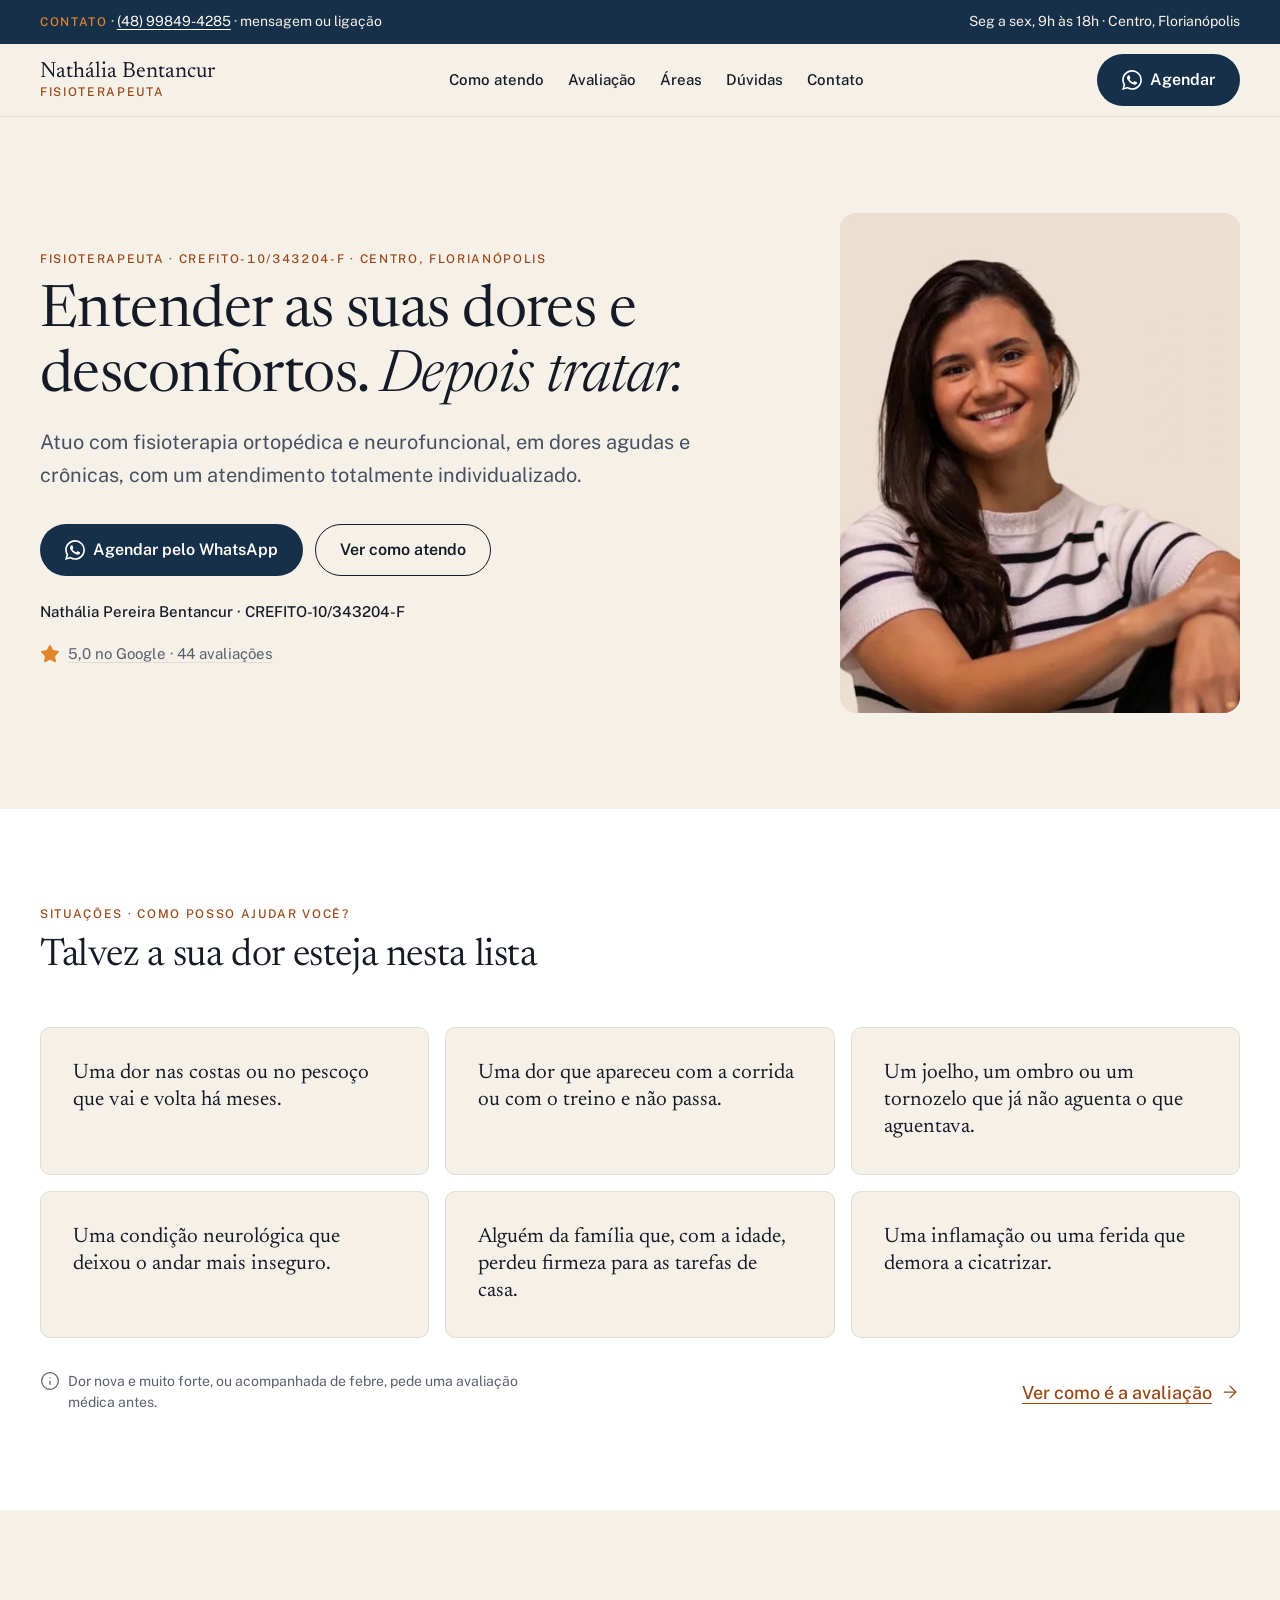
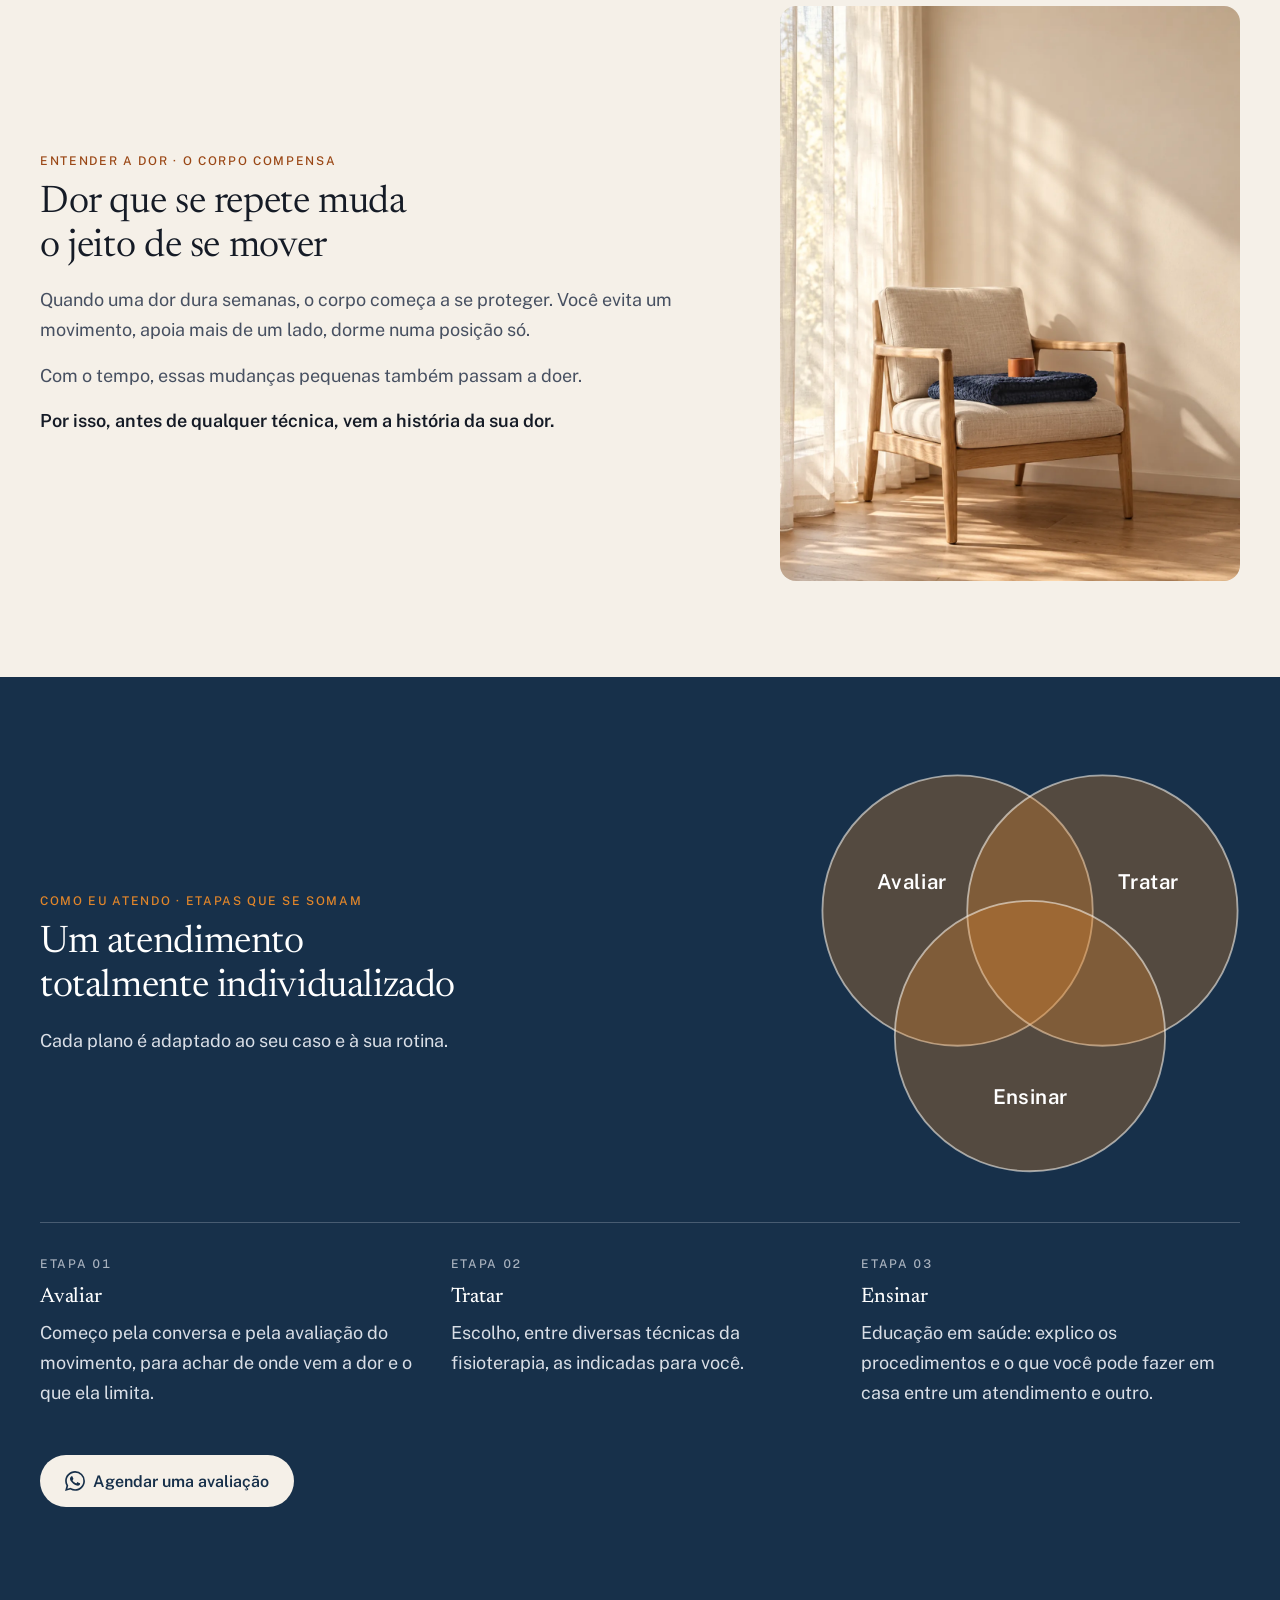
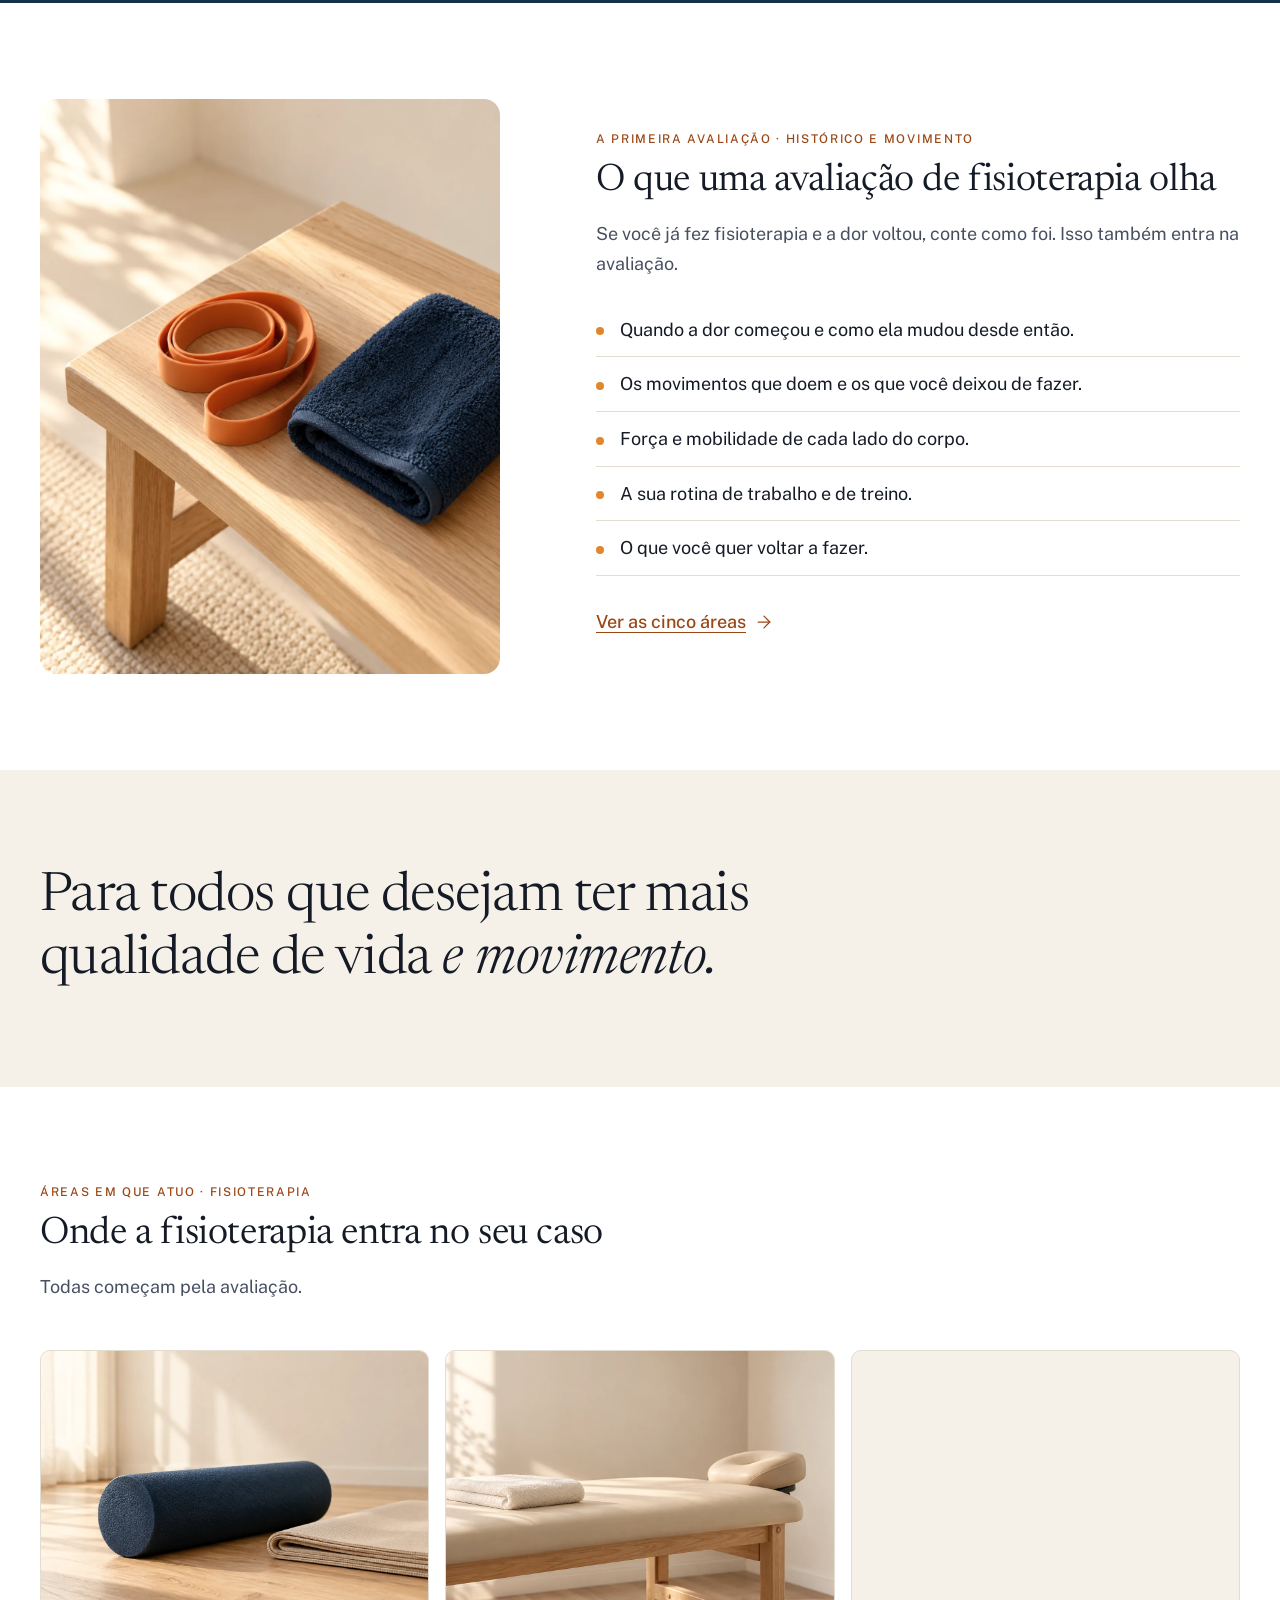
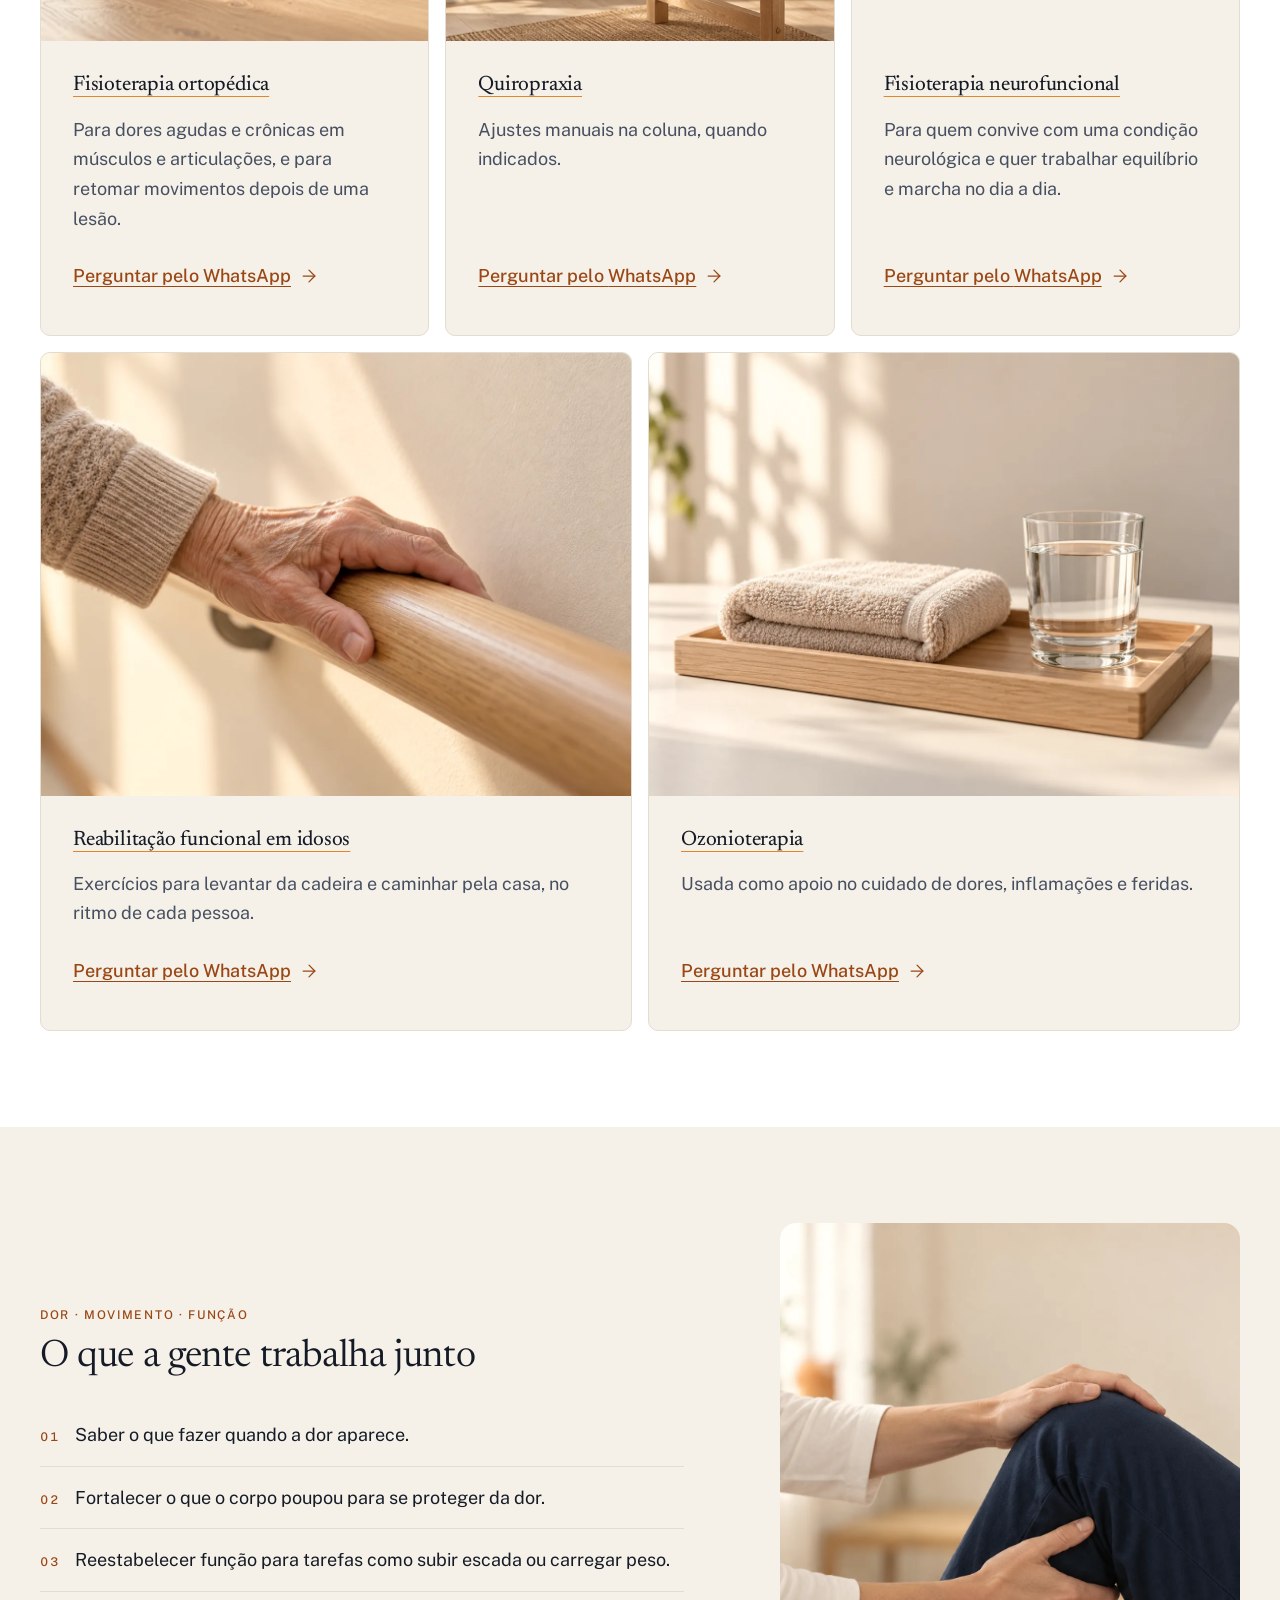
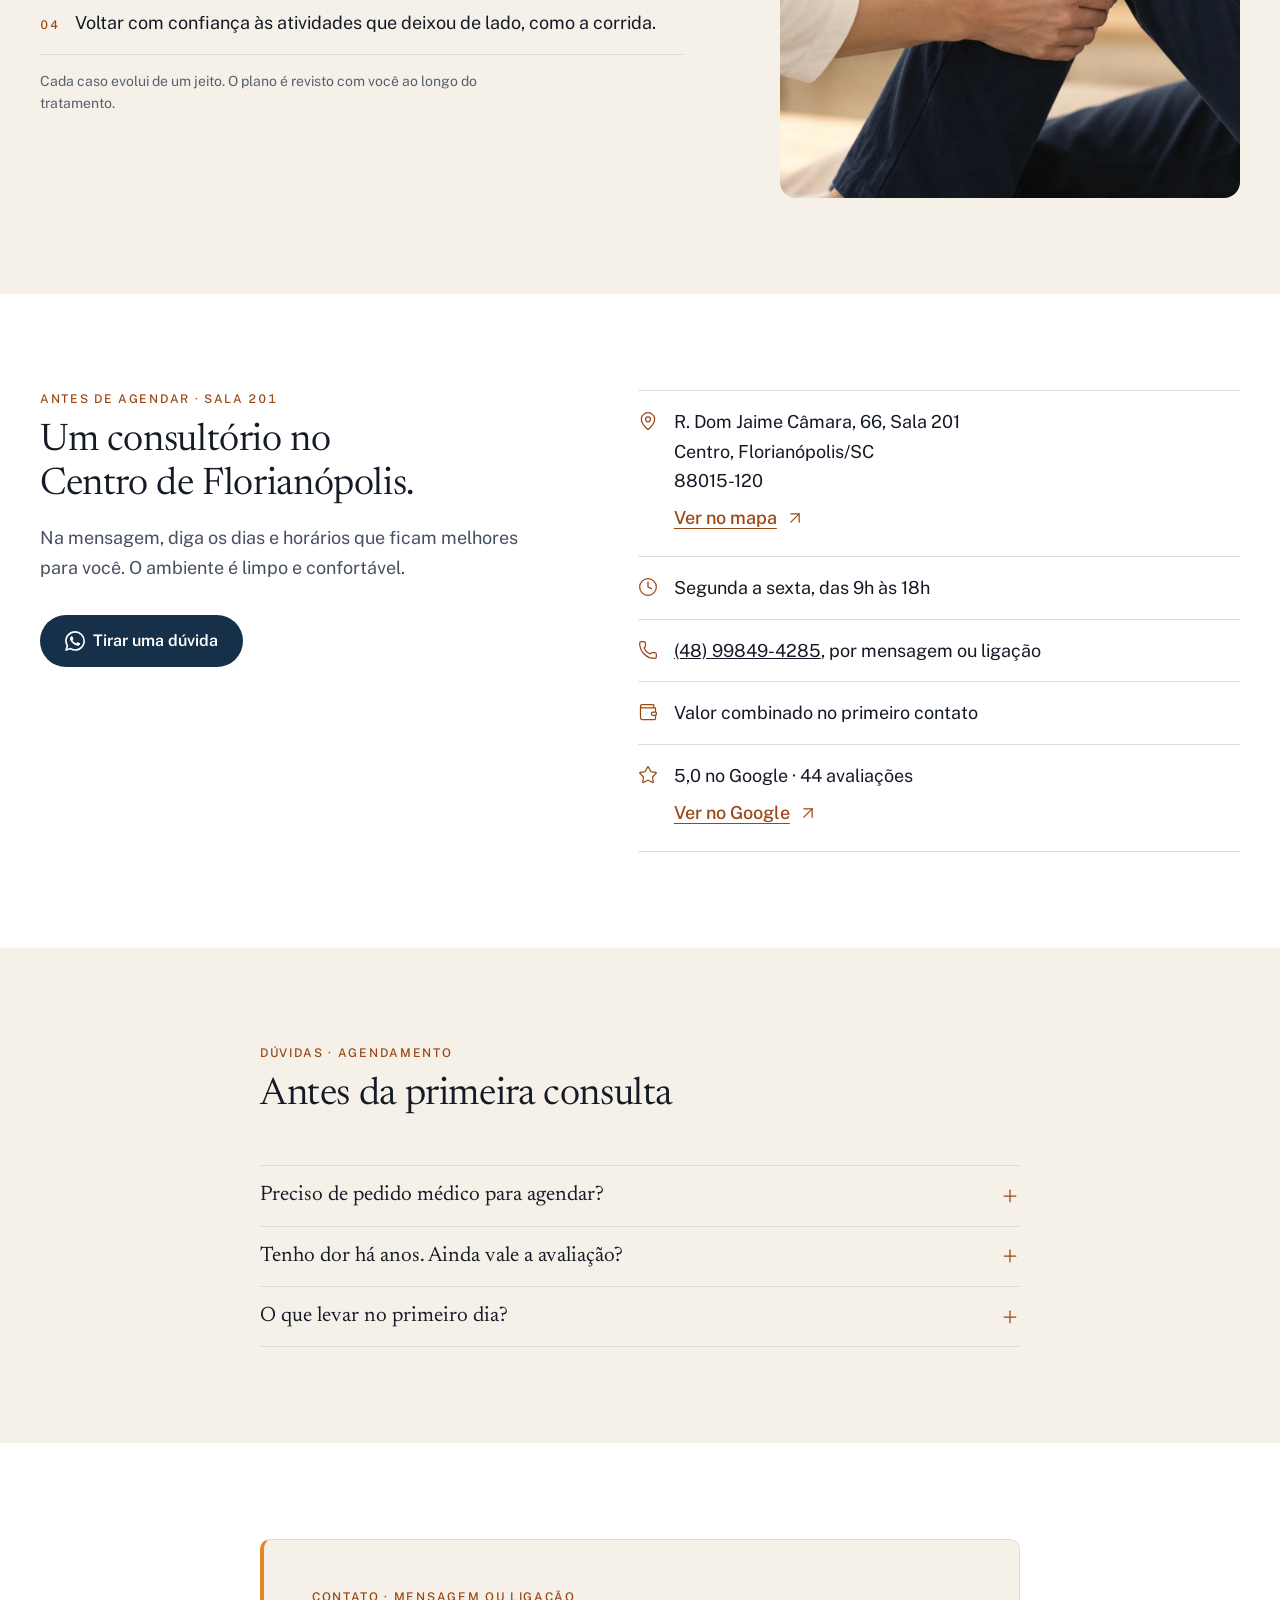
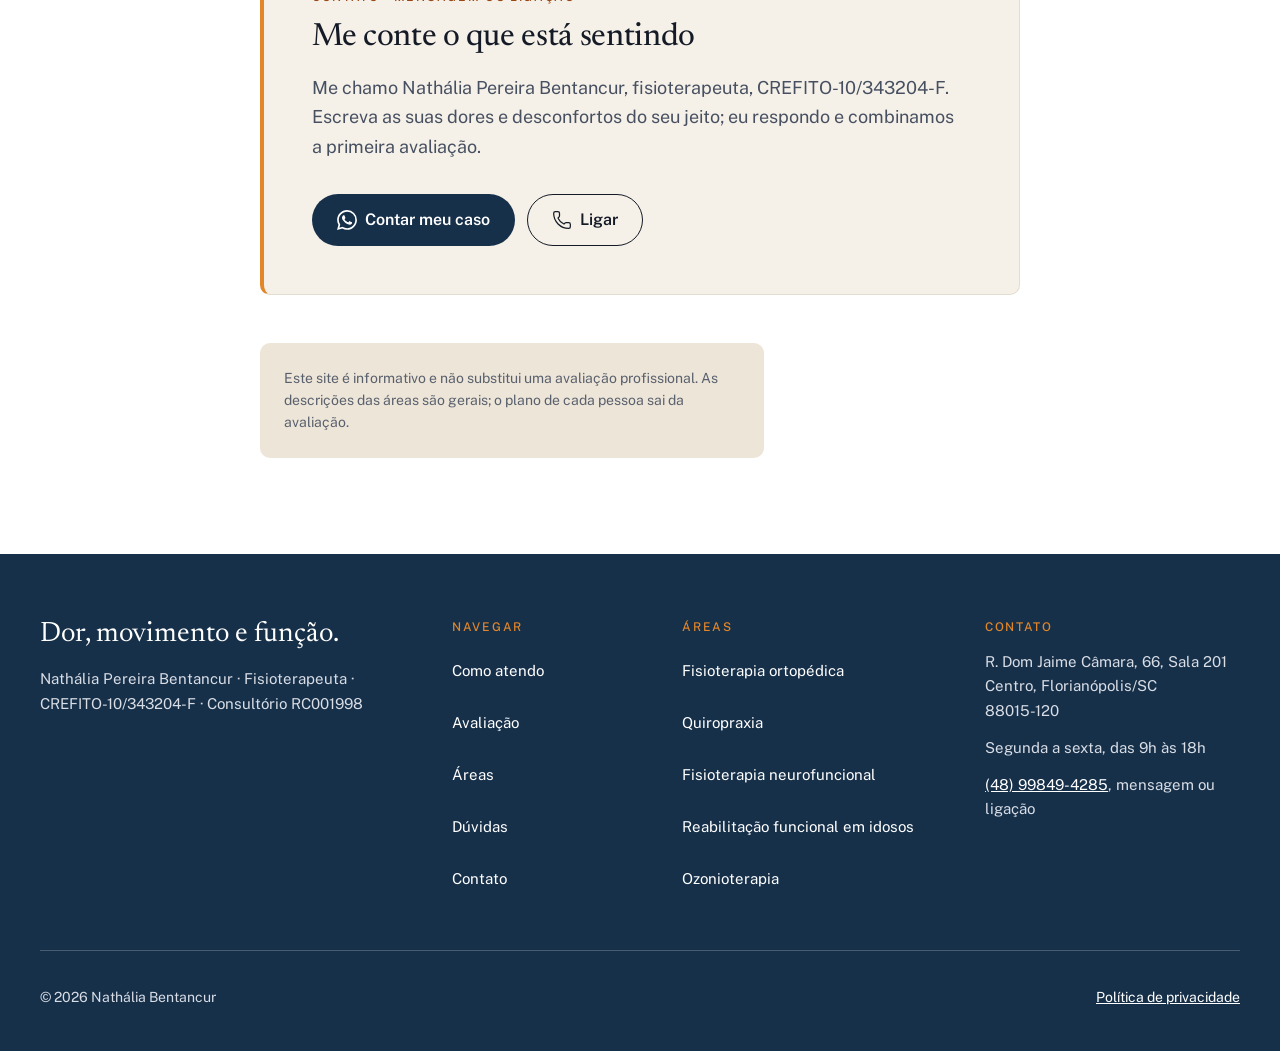
==== index.html @ e5d57529 "Publicação inicial Co-Authored-By: Claude Sonnet 5.5 <noreply@anthropic.com>" ====
<!DOCTYPE html>
<html lang="pt-BR">
<head>
<meta charset="UTF-8">
<meta name="viewport" content="width=device-width, initial-scale=1">
<!-- PRÉ-VENDA: não remover até o Armin fechar a venda -->
<meta name="robots" content="noindex, nofollow">
<title>Fisioterapeuta no Centro, Florianópolis | Nathália Bentancur</title>
<meta name="description" content="Fisioterapeuta no Centro de Florianópolis. Atendimento individualizado para dores agudas e crônicas, fisioterapia ortopédica, neurofuncional e idosos.">
<meta property="og:title" content="Fisioterapeuta no Centro, Florianópolis | Nathália Bentancur">
<meta property="og:description" content="Fisioterapeuta no Centro de Florianópolis. Atendimento individualizado para dores agudas e crônicas, fisioterapia ortopédica, neurofuncional e idosos.">
<meta property="og:type" content="website">
<meta property="og:locale" content="pt_BR">
<meta property="og:image" content="assets/img/og.jpg">
<meta name="theme-color" content="#17304A">
<link rel="icon" href="data:image/svg+xml,%3Csvg xmlns='http://www.w3.org/2000/svg' viewBox='0 0 64 64'%3E%3Crect width='64' height='64' rx='32' fill='%2317304A'/%3E%3Ctext x='32' y='41' text-anchor='middle' font-family='Georgia,serif' font-size='26' fill='%23F5F0E8'%3ENB%3C/text%3E%3C/svg%3E">
<link rel="preconnect" href="https://fonts.googleapis.com">
<link rel="preconnect" href="https://fonts.gstatic.com" crossorigin>
<link href="https://fonts.googleapis.com/css2?family=Newsreader:ital,opsz,wght@0,6..72,300..500;1,6..72,300..500&family=Public+Sans:wght@400;500;600&display=swap" rel="stylesheet">
<link rel="stylesheet" href="assets/css/base.css">
<link rel="stylesheet" href="assets/css/style.css">
<script type="application/ld+json">{"@context": "https://schema.org", "@graph": [{"@type": "Person", "@id": "#pessoa", "name": "Nathália Pereira Bentancur", "jobTitle": "Fisioterapeuta", "identifier": "CREFITO-10/343204-F", "worksFor": {"@id": "#consultorio"}}, {"@type": "Physiotherapy", "@id": "#consultorio", "name": "Nathália Bentancur Fisioterapeuta", "telephone": "+55 48 99849-4285", "image": "assets/img/og.jpg", "address": {"@type": "PostalAddress", "streetAddress": "R. Dom Jaime Câmara, 66, Sala 201", "addressLocality": "Florianópolis", "addressRegion": "SC", "postalCode": "88015-120", "addressCountry": "BR"}, "openingHours": "Mo-Fr 09:00-18:00", "employee": {"@id": "#pessoa"}}]}</script>
</head>
<body>
<a class="pular-conteudo" href="#conteudo">Pular para o conteúdo</a>
<div class="barra">
  <div class="container barra__in">
    <p class="barra__contato"><span class="barra__rotulo">Contato</span>&nbsp;· <a href="tel:+5548998494285">(48) 99849-4285</a><span class="barra__extra">&nbsp;· mensagem ou ligação</span></p>
    <p class="barra__local">Seg a sex, 9h às 18h&nbsp;· Centro, Florianópolis</p>
  </div>
</div>
<header class="cabecalho" data-header>
  <div class="container cabecalho__in">
    <a class="marca" href="index.html#inicio" aria-label="Nathália Bentancur, fisioterapeuta, início">
      <span class="marca__nome">Nathália Bentancur</span>
      <span class="marca__prof">Fisioterapeuta</span>
    </a>
    <nav class="nav" aria-label="Principal"><ul role="list"><li><a href="#como-atendo">Como atendo</a></li><li><a href="#avaliacao">Avaliação</a></li><li><a href="#areas">Áreas</a></li><li><a href="#duvidas">Dúvidas</a></li><li><a href="#contato">Contato</a></li></ul></nav>
    <a class="botao botao--primario cabecalho__cta" href="https://wa.me/5548998494285?text=Ol%C3%A1%2C%20Nath%C3%A1lia%21%20Vi%20o%20seu%20site%20e%20gostaria%20de%20agendar%20uma%20avalia%C3%A7%C3%A3o."><svg class="icone icone--marca" width="24" height="24" fill="currentColor" aria-hidden="true" focusable="false" role="img" viewBox="0 0 24 24" xmlns="http://www.w3.org/2000/svg"><path d="M17.472 14.382c-.297-.149-1.758-.867-2.03-.967-.273-.099-.471-.148-.67.15-.197.297-.767.966-.94 1.164-.173.199-.347.223-.644.075-.297-.15-1.255-.463-2.39-1.475-.883-.788-1.48-1.761-1.653-2.059-.173-.297-.018-.458.13-.606.134-.133.298-.347.446-.52.149-.174.198-.298.298-.497.099-.198.05-.371-.025-.52-.075-.149-.669-1.612-.916-2.207-.242-.579-.487-.5-.669-.51-.173-.008-.371-.01-.57-.01-.198 0-.52.074-.792.372-.272.297-1.04 1.016-1.04 2.479 0 1.462 1.065 2.875 1.213 3.074.149.198 2.096 3.2 5.077 4.487.709.306 1.262.489 1.694.625.712.227 1.36.195 1.871.118.571-.085 1.758-.719 2.006-1.413.248-.694.248-1.289.173-1.413-.074-.124-.272-.198-.57-.347m-5.421 7.403h-.004a9.87 9.87 0 01-5.031-1.378l-.361-.214-3.741.982.998-3.648-.235-.374a9.86 9.86 0 01-1.51-5.26c.001-5.45 4.436-9.884 9.888-9.884 2.64 0 5.122 1.03 6.988 2.898a9.825 9.825 0 012.893 6.994c-.003 5.45-4.437 9.884-9.885 9.884m8.413-18.297A11.815 11.815 0 0012.05 0C5.495 0 .16 5.335.157 11.892c0 2.096.547 4.142 1.588 5.945L.057 24l6.305-1.654a11.882 11.882 0 005.683 1.448h.005c6.554 0 11.89-5.335 11.893-11.893a11.821 11.821 0 00-3.48-8.413Z"/></svg><span>Agendar</span></a>
    <button class="botao botao--contorno cabecalho__menu" type="button" data-abrir-menu aria-expanded="false" aria-controls="menu-celular">Menu</button>
  </div>
</header>
<nav class="menu-celular" id="menu-celular" aria-hidden="true" aria-label="Menu" data-lenis-prevent>
  <div class="container menu-celular__in">
    <div class="menu-celular__topo">
      <span class="marca__nome">Nathália Bentancur</span>
      <button class="botao botao--contorno" type="button" data-fechar-menu>Fechar</button>
    </div>
    <a class="botao botao--primario menu-celular__cta" href="https://wa.me/5548998494285?text=Ol%C3%A1%2C%20Nath%C3%A1lia%21%20Vi%20o%20seu%20site%20e%20gostaria%20de%20agendar%20uma%20avalia%C3%A7%C3%A3o."><svg class="icone icone--marca" width="24" height="24" fill="currentColor" aria-hidden="true" focusable="false" role="img" viewBox="0 0 24 24" xmlns="http://www.w3.org/2000/svg"><path d="M17.472 14.382c-.297-.149-1.758-.867-2.03-.967-.273-.099-.471-.148-.67.15-.197.297-.767.966-.94 1.164-.173.199-.347.223-.644.075-.297-.15-1.255-.463-2.39-1.475-.883-.788-1.48-1.761-1.653-2.059-.173-.297-.018-.458.13-.606.134-.133.298-.347.446-.52.149-.174.198-.298.298-.497.099-.198.05-.371-.025-.52-.075-.149-.669-1.612-.916-2.207-.242-.579-.487-.5-.669-.51-.173-.008-.371-.01-.57-.01-.198 0-.52.074-.792.372-.272.297-1.04 1.016-1.04 2.479 0 1.462 1.065 2.875 1.213 3.074.149.198 2.096 3.2 5.077 4.487.709.306 1.262.489 1.694.625.712.227 1.36.195 1.871.118.571-.085 1.758-.719 2.006-1.413.248-.694.248-1.289.173-1.413-.074-.124-.272-.198-.57-.347m-5.421 7.403h-.004a9.87 9.87 0 01-5.031-1.378l-.361-.214-3.741.982.998-3.648-.235-.374a9.86 9.86 0 01-1.51-5.26c.001-5.45 4.436-9.884 9.888-9.884 2.64 0 5.122 1.03 6.988 2.898a9.825 9.825 0 012.893 6.994c-.003 5.45-4.437 9.884-9.885 9.884m8.413-18.297A11.815 11.815 0 0012.05 0C5.495 0 .16 5.335.157 11.892c0 2.096.547 4.142 1.588 5.945L.057 24l6.305-1.654a11.882 11.882 0 005.683 1.448h.005c6.554 0 11.89-5.335 11.893-11.893a11.821 11.821 0 00-3.48-8.413Z"/></svg><span>Agendar pelo WhatsApp</span></a>
    <ul role="list" class="menu-celular__links"><li><a href="#como-atendo">Como atendo</a></li><li><a href="#avaliacao">Avaliação</a></li><li><a href="#areas">Áreas</a></li><li><a href="#duvidas">Dúvidas</a></li><li><a href="#contato">Contato</a></li></ul>
    <a class="menu-celular__tel" href="tel:+5548998494285"><svg aria-hidden="true" focusable="false" class="icone icone--phone" xmlns="http://www.w3.org/2000/svg" width="24" height="24" viewBox="0 0 24 24" fill="none" stroke="currentColor" stroke-width="1.5" stroke-linecap="round" stroke-linejoin="round" ><path d="M13.832 16.568a1 1 0 0 0 1.213-.303l.355-.465A2 2 0 0 1 17 15h3a2 2 0 0 1 2 2v3a2 2 0 0 1-2 2A18 18 0 0 1 2 4a2 2 0 0 1 2-2h3a2 2 0 0 1 2 2v3a2 2 0 0 1-.8 1.6l-.468.351a1 1 0 0 0-.292 1.233 14 14 0 0 0 6.392 6.384" /></svg><span>Ligar (48) 99849-4285</span></a>
  </div>
</nav>
<main id="conteudo">

<section class="heroi" id="inicio" data-heroi>
  <div class="container heroi__grade">
    <div class="heroi__texto">
      <p class="rotulo">Fisioterapeuta&nbsp;· <span class="nowrap">CREFITO-10/343204-F</span>&nbsp;· <span class="nowrap">Centro, Florianópolis</span></p>
      <h1>Entender as suas dores e desconfortos. <em>Depois tratar.</em></h1>
      <p class="lead">Atuo com fisioterapia ortopédica e neurofuncional, em dores agudas e crônicas, com um atendimento totalmente individualizado.</p>
      <div class="acoes">
        <a class="botao botao--primario" href="https://wa.me/5548998494285?text=Ol%C3%A1%2C%20Nath%C3%A1lia%21%20Vi%20o%20seu%20site%20e%20gostaria%20de%20agendar%20uma%20avalia%C3%A7%C3%A3o."><svg class="icone icone--marca" width="24" height="24" fill="currentColor" aria-hidden="true" focusable="false" role="img" viewBox="0 0 24 24" xmlns="http://www.w3.org/2000/svg"><path d="M17.472 14.382c-.297-.149-1.758-.867-2.03-.967-.273-.099-.471-.148-.67.15-.197.297-.767.966-.94 1.164-.173.199-.347.223-.644.075-.297-.15-1.255-.463-2.39-1.475-.883-.788-1.48-1.761-1.653-2.059-.173-.297-.018-.458.13-.606.134-.133.298-.347.446-.52.149-.174.198-.298.298-.497.099-.198.05-.371-.025-.52-.075-.149-.669-1.612-.916-2.207-.242-.579-.487-.5-.669-.51-.173-.008-.371-.01-.57-.01-.198 0-.52.074-.792.372-.272.297-1.04 1.016-1.04 2.479 0 1.462 1.065 2.875 1.213 3.074.149.198 2.096 3.2 5.077 4.487.709.306 1.262.489 1.694.625.712.227 1.36.195 1.871.118.571-.085 1.758-.719 2.006-1.413.248-.694.248-1.289.173-1.413-.074-.124-.272-.198-.57-.347m-5.421 7.403h-.004a9.87 9.87 0 01-5.031-1.378l-.361-.214-3.741.982.998-3.648-.235-.374a9.86 9.86 0 01-1.51-5.26c.001-5.45 4.436-9.884 9.888-9.884 2.64 0 5.122 1.03 6.988 2.898a9.825 9.825 0 012.893 6.994c-.003 5.45-4.437 9.884-9.885 9.884m8.413-18.297A11.815 11.815 0 0012.05 0C5.495 0 .16 5.335.157 11.892c0 2.096.547 4.142 1.588 5.945L.057 24l6.305-1.654a11.882 11.882 0 005.683 1.448h.005c6.554 0 11.89-5.335 11.893-11.893a11.821 11.821 0 00-3.48-8.413Z"/></svg><span>Agendar pelo WhatsApp</span></a>
        <a class="botao botao--contorno" href="#como-atendo">Ver como atendo</a>
      </div>
      <p class="heroi__ident"><span class="nowrap">Nathália Pereira Bentancur&nbsp;·</span> <span class="nowrap">CREFITO-10/343204-F</span></p>
      <p class="heroi__prova"><a href="https://www.google.com/maps/place/Nath%C3%A1lia+Bentancur+Fisioterapeuta/data=!4m7!3m6!1s0x952739c3f7d440ab:0xed1257fa45721347!8m2!3d-27.592478!4d-48.5521998!16s%2Fg%2F11sgj339m9!19sChIJq0DU98M5J5URRxNyRfpXEu0" rel="noopener"><svg aria-hidden="true" focusable="false" class="icone icone--star" xmlns="http://www.w3.org/2000/svg" width="24" height="24" viewBox="0 0 24 24" fill="none" stroke="currentColor" stroke-width="1.5" stroke-linecap="round" stroke-linejoin="round" ><path d="M11.525 2.295a.53.53 0 0 1 .95 0l2.31 4.679a2.123 2.123 0 0 0 1.595 1.16l5.166.756a.53.53 0 0 1 .294.904l-3.736 3.638a2.123 2.123 0 0 0-.611 1.878l.882 5.14a.53.53 0 0 1-.771.56l-4.618-2.428a2.122 2.122 0 0 0-1.973 0L6.396 21.01a.53.53 0 0 1-.77-.56l.881-5.139a2.122 2.122 0 0 0-.611-1.879L2.16 9.795a.53.53 0 0 1 .294-.906l5.165-.755a2.122 2.122 0 0 0 1.597-1.16z" /></svg><span>5,0 no Google&nbsp;· 44 avaliações</span></a></p>
    </div>
    <div class="midia heroi__foto"><picture><source srcset="assets/img/heroi-retrato.webp" type="image/webp"><img src="assets/img/heroi-retrato.jpg" width="600" height="750" alt="Nathália Bentancur, fisioterapeuta, sentada e sorrindo" sizes="(min-width: 900px) 400px, 100vw" fetchpriority="high"></picture></div>
  </div>
</section>

<section class="secao secao--branca" id="situacoes">
  <div class="container">
    <div class="cabeca">
      <p class="rotulo">Situações&nbsp;· Como posso ajudar você?</p>
      <h2>Talvez a sua dor esteja nesta lista</h2>
    </div>
    <ul role="list" class="grade-3 revelar"><li class="cartao cartao--frase">Uma dor nas costas ou no pescoço que vai e volta há meses.</li><li class="cartao cartao--frase">Uma dor que apareceu com a corrida ou com o treino e não passa.</li><li class="cartao cartao--frase">Um joelho, um ombro ou um tornozelo que já não aguenta o que aguentava.</li><li class="cartao cartao--frase">Uma condição neurológica que deixou o andar mais inseguro.</li><li class="cartao cartao--frase">Alguém da família que, com a idade, perdeu firmeza para as tarefas de casa.</li><li class="cartao cartao--frase">Uma inflamação ou uma ferida que demora a cicatrizar.</li></ul>
    <div class="situacoes__pe">
      <p class="nota"><svg aria-hidden="true" focusable="false" class="icone icone--info" xmlns="http://www.w3.org/2000/svg" width="24" height="24" viewBox="0 0 24 24" fill="none" stroke="currentColor" stroke-width="1.5" stroke-linecap="round" stroke-linejoin="round" ><circle cx="12" cy="12" r="10" /><path d="M12 16v-4" /><path d="M12 8h.01" /></svg><span>Dor nova e muito forte, ou acompanhada de febre, pede uma avaliação médica antes.</span></p>
      <a class="link" href="#avaliacao">Ver como é a avaliação <svg aria-hidden="true" focusable="false" class="icone icone--arrow-right" xmlns="http://www.w3.org/2000/svg" width="24" height="24" viewBox="0 0 24 24" fill="none" stroke="currentColor" stroke-width="1.5" stroke-linecap="round" stroke-linejoin="round" ><path d="M5 12h14" /><path d="m12 5 7 7-7 7" /></svg></a>
    </div>
  </div>
</section>

<section class="secao" id="entender">
  <div class="container split">
    <div class="split__texto revelar">
      <p class="rotulo">Entender a dor&nbsp;· O corpo compensa</p>
      <h2>Dor que se repete muda o jeito de se mover</h2>
      <p>Quando uma dor dura semanas, o corpo começa a se proteger. Você evita um movimento, apoia mais de um lado, dorme numa posição só.</p>
      <p>Com o tempo, essas mudanças pequenas também passam a doer.</p>
      <p class="destaque">Por isso, antes de qualquer técnica, vem a história da sua dor.</p>
    </div>
    <div class="midia proporcao-retrato split__foto"><picture><source srcset="assets/img/entender-luz.webp" type="image/webp"><img src="assets/img/entender-luz.jpg" width="1200" height="1500" alt="Poltrona de madeira com manta azul ao lado de uma janela iluminada" sizes="(min-width: 900px) 440px, 100vw" loading="lazy" decoding="async"></picture></div>
  </div>
</section>

<section class="secao faixa" id="como-atendo">
  <div class="container">
    <div class="faixa__topo">
      <div class="faixa__texto">
        <p class="rotulo rotulo--claro">Como eu atendo&nbsp;· Etapas que se somam</p>
        <h2>Um atendimento totalmente individualizado</h2>
        <p>Cada plano é adaptado ao seu caso e à sua rotina.</p>
      </div>
      <div class="faixa__venn"><svg class="venn" viewBox="36 26 348 332" role="img" aria-label="Três etapas que se sobrepõem: avaliar, tratar e ensinar">
  <circle cx="150" cy="140" r="112" class="venn__c"/>
  <circle cx="270" cy="140" r="112" class="venn__c"/>
  <circle cx="210" cy="244" r="112" class="venn__c"/>
  <text x="112" y="122" class="venn__t">Avaliar</text>
  <text x="308" y="122" class="venn__t">Tratar</text>
  <text x="210" y="300" class="venn__t">Ensinar</text>
</svg></div>
    </div>
    <ol role="list" class="etapas revelar"><li class="etapa"><p class="rotulo rotulo--claro">Etapa 01</p><h3>Avaliar</h3><p>Começo pela conversa e pela avaliação do movimento, para achar de onde vem a dor e o que ela limita.</p></li><li class="etapa"><p class="rotulo rotulo--claro">Etapa 02</p><h3>Tratar</h3><p>Escolho, entre diversas técnicas da fisioterapia, as indicadas para você.</p></li><li class="etapa"><p class="rotulo rotulo--claro">Etapa 03</p><h3>Ensinar</h3><p>Educação em saúde: explico os procedimentos e o que você pode fazer em casa entre um atendimento e outro.</p></li></ol>
    <div class="faixa__acao">
      <a class="botao botao--claro" href="https://wa.me/5548998494285?text=Ol%C3%A1%2C%20Nath%C3%A1lia%21%20Li%20como%20voc%C3%AA%20atende%20e%20gostaria%20de%20agendar%20uma%20avalia%C3%A7%C3%A3o."><svg class="icone icone--marca" width="24" height="24" fill="currentColor" aria-hidden="true" focusable="false" role="img" viewBox="0 0 24 24" xmlns="http://www.w3.org/2000/svg"><path d="M17.472 14.382c-.297-.149-1.758-.867-2.03-.967-.273-.099-.471-.148-.67.15-.197.297-.767.966-.94 1.164-.173.199-.347.223-.644.075-.297-.15-1.255-.463-2.39-1.475-.883-.788-1.48-1.761-1.653-2.059-.173-.297-.018-.458.13-.606.134-.133.298-.347.446-.52.149-.174.198-.298.298-.497.099-.198.05-.371-.025-.52-.075-.149-.669-1.612-.916-2.207-.242-.579-.487-.5-.669-.51-.173-.008-.371-.01-.57-.01-.198 0-.52.074-.792.372-.272.297-1.04 1.016-1.04 2.479 0 1.462 1.065 2.875 1.213 3.074.149.198 2.096 3.2 5.077 4.487.709.306 1.262.489 1.694.625.712.227 1.36.195 1.871.118.571-.085 1.758-.719 2.006-1.413.248-.694.248-1.289.173-1.413-.074-.124-.272-.198-.57-.347m-5.421 7.403h-.004a9.87 9.87 0 01-5.031-1.378l-.361-.214-3.741.982.998-3.648-.235-.374a9.86 9.86 0 01-1.51-5.26c.001-5.45 4.436-9.884 9.888-9.884 2.64 0 5.122 1.03 6.988 2.898a9.825 9.825 0 012.893 6.994c-.003 5.45-4.437 9.884-9.885 9.884m8.413-18.297A11.815 11.815 0 0012.05 0C5.495 0 .16 5.335.157 11.892c0 2.096.547 4.142 1.588 5.945L.057 24l6.305-1.654a11.882 11.882 0 005.683 1.448h.005c6.554 0 11.89-5.335 11.893-11.893a11.821 11.821 0 00-3.48-8.413Z"/></svg><span>Agendar uma avaliação</span></a>
    </div>
  </div>
</section>

<section class="secao secao--branca" id="avaliacao">
  <div class="container split split--invertido">
    <div class="midia proporcao-retrato split__foto"><picture><source srcset="assets/img/areas-faixa.webp" type="image/webp"><img src="assets/img/areas-faixa.jpg" width="1200" height="1500" alt="Faixa elástica laranja e toalha azul sobre um banco de madeira" sizes="(min-width: 900px) 440px, 100vw" loading="lazy" decoding="async"></picture></div>
    <div class="split__texto revelar">
      <p class="rotulo">A primeira avaliação&nbsp;· Histórico e movimento</p>
      <h2>O que uma avaliação de fisioterapia olha</h2>
      <p>Se você já fez fisioterapia e a dor voltou, conte como foi. Isso também entra na avaliação.</p>
      <ul role="list" class="lista-pontos"><li>Quando a dor começou e como ela mudou desde então.</li><li>Os movimentos que doem e os que você deixou de fazer.</li><li>Força e mobilidade de cada lado do corpo.</li><li>A sua rotina de trabalho e de treino.</li><li>O que você quer voltar a fazer.</li></ul>
      <a class="link" href="#areas">Ver as cinco áreas <svg aria-hidden="true" focusable="false" class="icone icone--arrow-right" xmlns="http://www.w3.org/2000/svg" width="24" height="24" viewBox="0 0 24 24" fill="none" stroke="currentColor" stroke-width="1.5" stroke-linecap="round" stroke-linejoin="round" ><path d="M5 12h14" /><path d="m12 5 7 7-7 7" /></svg></a>
    </div>
  </div>
</section>

<section class="secao frase">
  <div class="container">
    <h2 class="frase__texto revelar">Para todos que desejam ter mais qualidade de vida <em>e movimento.</em></h2>
  </div>
</section>

<section class="secao secao--branca" id="areas">
  <div class="container">
    <div class="cabeca">
      <p class="rotulo">Áreas em que atuo&nbsp;· Fisioterapia</p>
      <h2>Onde a fisioterapia entra no seu caso</h2>
      <p>Todas começam pela avaliação.</p>
    </div>
    <ul role="list" class="areas revelar"><li class="area">
          <div class="midia proporcao-card area__img"><picture><source srcset="assets/img/area-ortopedica.webp" type="image/webp"><img src="assets/img/area-ortopedica.jpg" width="1200" height="900" alt="Rolo de espuma azul e tapete bege no piso de madeira" sizes="(min-width: 1024px) 360px, (min-width: 600px) 45vw, 100vw" loading="lazy" decoding="async"></picture></div>
          <div class="area__corpo">
            <h3 class="area__titulo">Fisioterapia ortopédica</h3>
            <p>Para dores agudas e crônicas em músculos e articulações, e para retomar movimentos depois de uma lesão.</p>
            <a class="link" href="https://wa.me/5548998494285?text=Ol%C3%A1%2C%20Nath%C3%A1lia%21%20Quero%20saber%20mais%20sobre%20fisioterapia%20ortop%C3%A9dica.">Perguntar pelo <span class="nowrap">WhatsApp<svg aria-hidden="true" focusable="false" class="icone icone--arrow-right" xmlns="http://www.w3.org/2000/svg" width="24" height="24" viewBox="0 0 24 24" fill="none" stroke="currentColor" stroke-width="1.5" stroke-linecap="round" stroke-linejoin="round" ><path d="M5 12h14" /><path d="m12 5 7 7-7 7" /></svg></span></a>
          </div>
        </li><li class="area">
          <div class="midia proporcao-card area__img"><picture><source srcset="assets/img/area-quiropraxia.webp" type="image/webp"><img src="assets/img/area-quiropraxia.jpg" width="1200" height="900" alt="Maca de madeira com toalha dobrada" sizes="(min-width: 1024px) 360px, (min-width: 600px) 45vw, 100vw" loading="lazy" decoding="async"></picture></div>
          <div class="area__corpo">
            <h3 class="area__titulo">Quiropraxia</h3>
            <p>Ajustes manuais na coluna, quando indicados.</p>
            <a class="link" href="https://wa.me/5548998494285?text=Ol%C3%A1%2C%20Nath%C3%A1lia%21%20Quero%20saber%20mais%20sobre%20quiropraxia.">Perguntar pelo <span class="nowrap">WhatsApp<svg aria-hidden="true" focusable="false" class="icone icone--arrow-right" xmlns="http://www.w3.org/2000/svg" width="24" height="24" viewBox="0 0 24 24" fill="none" stroke="currentColor" stroke-width="1.5" stroke-linecap="round" stroke-linejoin="round" ><path d="M5 12h14" /><path d="m12 5 7 7-7 7" /></svg></span></a>
          </div>
        </li><li class="area">
          <div class="midia proporcao-card area__img"><picture><source srcset="assets/img/area-neuro.webp" type="image/webp"><img src="assets/img/area-neuro.jpg" width="1200" height="900" alt="Discos de equilíbrio e tênis brancos no piso" sizes="(min-width: 1024px) 360px, (min-width: 600px) 45vw, 100vw" loading="lazy" decoding="async"></picture></div>
          <div class="area__corpo">
            <h3 class="area__titulo">Fisioterapia neurofuncional</h3>
            <p>Para quem convive com uma condição neurológica e quer trabalhar equilíbrio e marcha no dia a dia.</p>
            <a class="link" href="https://wa.me/5548998494285?text=Ol%C3%A1%2C%20Nath%C3%A1lia%21%20Quero%20saber%20mais%20sobre%20fisioterapia%20neurofuncional.">Perguntar pelo <span class="nowrap">WhatsApp<svg aria-hidden="true" focusable="false" class="icone icone--arrow-right" xmlns="http://www.w3.org/2000/svg" width="24" height="24" viewBox="0 0 24 24" fill="none" stroke="currentColor" stroke-width="1.5" stroke-linecap="round" stroke-linejoin="round" ><path d="M5 12h14" /><path d="m12 5 7 7-7 7" /></svg></span></a>
          </div>
        </li><li class="area">
          <div class="midia proporcao-card area__img"><picture><source srcset="assets/img/area-idosos.webp" type="image/webp"><img src="assets/img/area-idosos.jpg" width="1200" height="900" alt="Mão de uma pessoa idosa no corrimão de madeira" sizes="(min-width: 1024px) 360px, (min-width: 600px) 45vw, 100vw" loading="lazy" decoding="async"></picture></div>
          <div class="area__corpo">
            <h3 class="area__titulo">Reabilitação funcional em idosos</h3>
            <p>Exercícios para levantar da cadeira e caminhar pela casa, no ritmo de cada pessoa.</p>
            <a class="link" href="https://wa.me/5548998494285?text=Ol%C3%A1%2C%20Nath%C3%A1lia%21%20Quero%20saber%20mais%20sobre%20reabilita%C3%A7%C3%A3o%20funcional%20em%20idosos.">Perguntar pelo <span class="nowrap">WhatsApp<svg aria-hidden="true" focusable="false" class="icone icone--arrow-right" xmlns="http://www.w3.org/2000/svg" width="24" height="24" viewBox="0 0 24 24" fill="none" stroke="currentColor" stroke-width="1.5" stroke-linecap="round" stroke-linejoin="round" ><path d="M5 12h14" /><path d="m12 5 7 7-7 7" /></svg></span></a>
          </div>
        </li><li class="area">
          <div class="midia proporcao-card area__img"><picture><source srcset="assets/img/area-ozonio.webp" type="image/webp"><img src="assets/img/area-ozonio.jpg" width="1200" height="900" alt="Bandeja de madeira com toalha dobrada e copo de água" sizes="(min-width: 1024px) 360px, (min-width: 600px) 45vw, 100vw" loading="lazy" decoding="async"></picture></div>
          <div class="area__corpo">
            <h3 class="area__titulo">Ozonioterapia</h3>
            <p>Usada como apoio no cuidado de dores, inflamações e feridas.</p>
            <a class="link" href="https://wa.me/5548998494285?text=Ol%C3%A1%2C%20Nath%C3%A1lia%21%20Quero%20saber%20mais%20sobre%20ozonioterapia.">Perguntar pelo <span class="nowrap">WhatsApp<svg aria-hidden="true" focusable="false" class="icone icone--arrow-right" xmlns="http://www.w3.org/2000/svg" width="24" height="24" viewBox="0 0 24 24" fill="none" stroke="currentColor" stroke-width="1.5" stroke-linecap="round" stroke-linejoin="round" ><path d="M5 12h14" /><path d="m12 5 7 7-7 7" /></svg></span></a>
          </div>
        </li></ul>
  </div>
</section>

<section class="secao" id="juntos">
  <div class="container split">
    <div class="split__texto revelar">
      <p class="rotulo">Dor&nbsp;· Movimento&nbsp;· Função</p>
      <h2>O que a gente trabalha junto</h2>
      <ol role="list" class="juntos"><li><span class="juntos__n">01</span><p>Saber o que fazer quando a dor aparece.</p></li><li><span class="juntos__n">02</span><p>Fortalecer o que o corpo poupou para se proteger da dor.</p></li><li><span class="juntos__n">03</span><p>Reestabelecer função para tarefas como subir escada ou carregar peso.</p></li><li><span class="juntos__n">04</span><p>Voltar com confiança às atividades que deixou de lado, como a corrida.</p></li></ol>
      <p class="nota nota--simples">Cada caso evolui de um jeito. O plano é revisto com você ao longo do tratamento.</p>
    </div>
    <div class="midia proporcao-retrato split__foto"><picture><source srcset="assets/img/trabalhamos-maos.webp" type="image/webp"><img src="assets/img/trabalhamos-maos.jpg" width="1200" height="1500" alt="Mãos apoiando um joelho dobrado durante um exercício de mobilidade" sizes="(min-width: 900px) 440px, 100vw" loading="lazy" decoding="async"></picture></div>
  </div>
</section>

<section class="secao secao--branca" id="agendar">
  <div class="container agendar">
    <div class="agendar__texto revelar">
      <p class="rotulo">Antes de agendar&nbsp;· Sala 201</p>
      <h2>Um consultório no Centro de Florianópolis.</h2>
      <p>Na mensagem, diga os dias e horários que ficam melhores para você. O ambiente é limpo e confortável.</p>
      <div class="acoes">
        <a class="botao botao--primario" href="https://wa.me/5548998494285?text=Ol%C3%A1%2C%20Nath%C3%A1lia%21%20Tenho%20uma%20d%C3%BAvida%20antes%20de%20agendar."><svg class="icone icone--marca" width="24" height="24" fill="currentColor" aria-hidden="true" focusable="false" role="img" viewBox="0 0 24 24" xmlns="http://www.w3.org/2000/svg"><path d="M17.472 14.382c-.297-.149-1.758-.867-2.03-.967-.273-.099-.471-.148-.67.15-.197.297-.767.966-.94 1.164-.173.199-.347.223-.644.075-.297-.15-1.255-.463-2.39-1.475-.883-.788-1.48-1.761-1.653-2.059-.173-.297-.018-.458.13-.606.134-.133.298-.347.446-.52.149-.174.198-.298.298-.497.099-.198.05-.371-.025-.52-.075-.149-.669-1.612-.916-2.207-.242-.579-.487-.5-.669-.51-.173-.008-.371-.01-.57-.01-.198 0-.52.074-.792.372-.272.297-1.04 1.016-1.04 2.479 0 1.462 1.065 2.875 1.213 3.074.149.198 2.096 3.2 5.077 4.487.709.306 1.262.489 1.694.625.712.227 1.36.195 1.871.118.571-.085 1.758-.719 2.006-1.413.248-.694.248-1.289.173-1.413-.074-.124-.272-.198-.57-.347m-5.421 7.403h-.004a9.87 9.87 0 01-5.031-1.378l-.361-.214-3.741.982.998-3.648-.235-.374a9.86 9.86 0 01-1.51-5.26c.001-5.45 4.436-9.884 9.888-9.884 2.64 0 5.122 1.03 6.988 2.898a9.825 9.825 0 012.893 6.994c-.003 5.45-4.437 9.884-9.885 9.884m8.413-18.297A11.815 11.815 0 0012.05 0C5.495 0 .16 5.335.157 11.892c0 2.096.547 4.142 1.588 5.945L.057 24l6.305-1.654a11.882 11.882 0 005.683 1.448h.005c6.554 0 11.89-5.335 11.893-11.893a11.821 11.821 0 00-3.48-8.413Z"/></svg><span>Tirar uma dúvida</span></a>
      </div>
    </div>
    <ul role="list" class="dados revelar">
      <li><svg aria-hidden="true" focusable="false" class="icone icone--map-pin" xmlns="http://www.w3.org/2000/svg" width="24" height="24" viewBox="0 0 24 24" fill="none" stroke="currentColor" stroke-width="1.5" stroke-linecap="round" stroke-linejoin="round" ><path d="M20 10c0 4.993-5.539 10.193-7.399 11.799a1 1 0 0 1-1.202 0C9.539 20.193 4 14.993 4 10a8 8 0 0 1 16 0" /><circle cx="12" cy="10" r="3" /></svg><div><p>R. Dom Jaime Câmara, 66, Sala 201<br>Centro, Florianópolis/SC<br>88015-120</p><a class="link" href="https://www.google.com/maps/place/Nath%C3%A1lia+Bentancur+Fisioterapeuta/data=!4m7!3m6!1s0x952739c3f7d440ab:0xed1257fa45721347!8m2!3d-27.592478!4d-48.5521998!16s%2Fg%2F11sgj339m9!19sChIJq0DU98M5J5URRxNyRfpXEu0" rel="noopener">Ver no mapa <svg aria-hidden="true" focusable="false" class="icone icone--arrow-up-right" xmlns="http://www.w3.org/2000/svg" width="24" height="24" viewBox="0 0 24 24" fill="none" stroke="currentColor" stroke-width="1.5" stroke-linecap="round" stroke-linejoin="round" ><path d="M7 7h10v10" /><path d="M7 17 17 7" /></svg></a></div></li>
      <li><svg aria-hidden="true" focusable="false" class="icone icone--clock" xmlns="http://www.w3.org/2000/svg" width="24" height="24" viewBox="0 0 24 24" fill="none" stroke="currentColor" stroke-width="1.5" stroke-linecap="round" stroke-linejoin="round" ><circle cx="12" cy="12" r="10" /><path d="M12 6v6l4 2" /></svg><div><p>Segunda a sexta, das 9h às 18h</p></div></li>
      <li><svg aria-hidden="true" focusable="false" class="icone icone--phone" xmlns="http://www.w3.org/2000/svg" width="24" height="24" viewBox="0 0 24 24" fill="none" stroke="currentColor" stroke-width="1.5" stroke-linecap="round" stroke-linejoin="round" ><path d="M13.832 16.568a1 1 0 0 0 1.213-.303l.355-.465A2 2 0 0 1 17 15h3a2 2 0 0 1 2 2v3a2 2 0 0 1-2 2A18 18 0 0 1 2 4a2 2 0 0 1 2-2h3a2 2 0 0 1 2 2v3a2 2 0 0 1-.8 1.6l-.468.351a1 1 0 0 0-.292 1.233 14 14 0 0 0 6.392 6.384" /></svg><div><p><a href="tel:+5548998494285">(48) 99849-4285</a>, por mensagem ou ligação</p></div></li>
      <li><svg aria-hidden="true" focusable="false" class="icone icone--wallet" xmlns="http://www.w3.org/2000/svg" width="24" height="24" viewBox="0 0 24 24" fill="none" stroke="currentColor" stroke-width="1.5" stroke-linecap="round" stroke-linejoin="round" ><path d="M19 7V4a1 1 0 0 0-1-1H5a2 2 0 0 0 0 4h15a1 1 0 0 1 1 1v4h-3a2 2 0 0 0 0 4h3a1 1 0 0 0 1-1v-2a1 1 0 0 0-1-1" /><path d="M3 5v14a2 2 0 0 0 2 2h15a1 1 0 0 0 1-1v-4" /></svg><div><p>Valor combinado no primeiro contato</p></div></li>
      <li><svg aria-hidden="true" focusable="false" class="icone icone--star" xmlns="http://www.w3.org/2000/svg" width="24" height="24" viewBox="0 0 24 24" fill="none" stroke="currentColor" stroke-width="1.5" stroke-linecap="round" stroke-linejoin="round" ><path d="M11.525 2.295a.53.53 0 0 1 .95 0l2.31 4.679a2.123 2.123 0 0 0 1.595 1.16l5.166.756a.53.53 0 0 1 .294.904l-3.736 3.638a2.123 2.123 0 0 0-.611 1.878l.882 5.14a.53.53 0 0 1-.771.56l-4.618-2.428a2.122 2.122 0 0 0-1.973 0L6.396 21.01a.53.53 0 0 1-.77-.56l.881-5.139a2.122 2.122 0 0 0-.611-1.879L2.16 9.795a.53.53 0 0 1 .294-.906l5.165-.755a2.122 2.122 0 0 0 1.597-1.16z" /></svg><div><p>5,0 no Google&nbsp;· 44 avaliações</p><a class="link" href="https://www.google.com/maps/place/Nath%C3%A1lia+Bentancur+Fisioterapeuta/data=!4m7!3m6!1s0x952739c3f7d440ab:0xed1257fa45721347!8m2!3d-27.592478!4d-48.5521998!16s%2Fg%2F11sgj339m9!19sChIJq0DU98M5J5URRxNyRfpXEu0" rel="noopener">Ver no Google <svg aria-hidden="true" focusable="false" class="icone icone--arrow-up-right" xmlns="http://www.w3.org/2000/svg" width="24" height="24" viewBox="0 0 24 24" fill="none" stroke="currentColor" stroke-width="1.5" stroke-linecap="round" stroke-linejoin="round" ><path d="M7 7h10v10" /><path d="M7 17 17 7" /></svg></a></div></li>
    </ul>
  </div>
</section>

<section class="secao" id="duvidas">
  <div class="container container--estreito">
    <div class="cabeca">
      <p class="rotulo">Dúvidas&nbsp;· Agendamento</p>
      <h2>Antes da primeira consulta</h2>
    </div>
    <div class="faq"><details class="faq__item"><summary><span>Preciso de pedido médico para agendar?</span><svg aria-hidden="true" focusable="false" class="icone icone--plus" xmlns="http://www.w3.org/2000/svg" width="24" height="24" viewBox="0 0 24 24" fill="none" stroke="currentColor" stroke-width="1.5" stroke-linecap="round" stroke-linejoin="round" ><path d="M5 12h14" /><path d="M12 5v14" /></svg></summary><p>Para agendar, não. Se na avaliação eu notar algo que precisa de um médico primeiro, eu te digo.</p></details><details class="faq__item"><summary><span>Tenho dor há anos. Ainda vale a avaliação?</span><svg aria-hidden="true" focusable="false" class="icone icone--plus" xmlns="http://www.w3.org/2000/svg" width="24" height="24" viewBox="0 0 24 24" fill="none" stroke="currentColor" stroke-width="1.5" stroke-linecap="round" stroke-linejoin="round" ><path d="M5 12h14" /><path d="M12 5v14" /></svg></summary><p>Vale. Saber há quanto tempo a dor existe ajuda a montar o plano, que parte de onde você está hoje.</p></details><details class="faq__item"><summary><span>O que levar no primeiro dia?</span><svg aria-hidden="true" focusable="false" class="icone icone--plus" xmlns="http://www.w3.org/2000/svg" width="24" height="24" viewBox="0 0 24 24" fill="none" stroke="currentColor" stroke-width="1.5" stroke-linecap="round" stroke-linejoin="round" ><path d="M5 12h14" /><path d="M12 5v14" /></svg></summary><p>Exames ou laudos recentes, se tiver. E uma roupa que deixe você se mexer com conforto.</p></details></div>
  </div>
</section>

<section class="secao secao--branca contato" id="contato">
  <div class="container container--estreito">
    <div class="cartao-cta revelar">
      <p class="rotulo">Contato&nbsp;· Mensagem ou ligação</p>
      <h3>Me conte o que está sentindo</h3>
      <p>Me chamo Nathália Pereira Bentancur, fisioterapeuta, <span class="nowrap">CREFITO-10/343204-F</span>. Escreva as suas dores e desconfortos do seu jeito; eu respondo e combinamos a primeira avaliação.</p>
      <div class="acoes">
        <a class="botao botao--primario" href="https://wa.me/5548998494285?text=Ol%C3%A1%2C%20Nath%C3%A1lia%21%20Quero%20contar%20o%20que%20estou%20sentindo%20e%20saber%20se%20voc%C3%AA%20pode%20me%20ajudar."><svg class="icone icone--marca" width="24" height="24" fill="currentColor" aria-hidden="true" focusable="false" role="img" viewBox="0 0 24 24" xmlns="http://www.w3.org/2000/svg"><path d="M17.472 14.382c-.297-.149-1.758-.867-2.03-.967-.273-.099-.471-.148-.67.15-.197.297-.767.966-.94 1.164-.173.199-.347.223-.644.075-.297-.15-1.255-.463-2.39-1.475-.883-.788-1.48-1.761-1.653-2.059-.173-.297-.018-.458.13-.606.134-.133.298-.347.446-.52.149-.174.198-.298.298-.497.099-.198.05-.371-.025-.52-.075-.149-.669-1.612-.916-2.207-.242-.579-.487-.5-.669-.51-.173-.008-.371-.01-.57-.01-.198 0-.52.074-.792.372-.272.297-1.04 1.016-1.04 2.479 0 1.462 1.065 2.875 1.213 3.074.149.198 2.096 3.2 5.077 4.487.709.306 1.262.489 1.694.625.712.227 1.36.195 1.871.118.571-.085 1.758-.719 2.006-1.413.248-.694.248-1.289.173-1.413-.074-.124-.272-.198-.57-.347m-5.421 7.403h-.004a9.87 9.87 0 01-5.031-1.378l-.361-.214-3.741.982.998-3.648-.235-.374a9.86 9.86 0 01-1.51-5.26c.001-5.45 4.436-9.884 9.888-9.884 2.64 0 5.122 1.03 6.988 2.898a9.825 9.825 0 012.893 6.994c-.003 5.45-4.437 9.884-9.885 9.884m8.413-18.297A11.815 11.815 0 0012.05 0C5.495 0 .16 5.335.157 11.892c0 2.096.547 4.142 1.588 5.945L.057 24l6.305-1.654a11.882 11.882 0 005.683 1.448h.005c6.554 0 11.89-5.335 11.893-11.893a11.821 11.821 0 00-3.48-8.413Z"/></svg><span>Contar meu caso</span></a>
        <a class="botao botao--contorno" href="tel:+5548998494285"><svg aria-hidden="true" focusable="false" class="icone icone--phone" xmlns="http://www.w3.org/2000/svg" width="24" height="24" viewBox="0 0 24 24" fill="none" stroke="currentColor" stroke-width="1.5" stroke-linecap="round" stroke-linejoin="round" ><path d="M13.832 16.568a1 1 0 0 0 1.213-.303l.355-.465A2 2 0 0 1 17 15h3a2 2 0 0 1 2 2v3a2 2 0 0 1-2 2A18 18 0 0 1 2 4a2 2 0 0 1 2-2h3a2 2 0 0 1 2 2v3a2 2 0 0 1-.8 1.6l-.468.351a1 1 0 0 0-.292 1.233 14 14 0 0 0 6.392 6.384" /></svg><span>Ligar</span></a>
      </div>
    </div>
  </div>
</section>

<section class="secao secao--branca seguranca">
  <div class="container container--estreito">
    <p class="cartao-nota">Este site é informativo e não substitui uma avaliação profissional. As descrições das áreas são gerais; o plano de cada pessoa sai da avaliação.</p>
  </div>
</section>

</main>
<footer class="rodape">
  <div class="container rodape__grade">
    <div class="rodape__assinatura">
      <p class="rodape__frase">Dor, movimento e função.</p>
      <p class="rodape__ident">Nathália Pereira Bentancur&nbsp;· Fisioterapeuta&nbsp;· <span class="nowrap">CREFITO-10/343204-F</span>&nbsp;· <span class="nowrap">Consultório RC001998</span></p>
    </div>
    <div>
      <p class="rodape__titulo">Navegar</p>
      <ul role="list" class="rodape__lista"><li><a href="#como-atendo">Como atendo</a></li><li><a href="#avaliacao">Avaliação</a></li><li><a href="#areas">Áreas</a></li><li><a href="#duvidas">Dúvidas</a></li><li><a href="#contato">Contato</a></li></ul>
    </div>
    <div>
      <p class="rodape__titulo">Áreas</p>
      <ul role="list" class="rodape__lista"><li><a href="#areas">Fisioterapia ortopédica</a></li><li><a href="#areas">Quiropraxia</a></li><li><a href="#areas">Fisioterapia neurofuncional</a></li><li><a href="#areas">Reabilitação funcional em idosos</a></li><li><a href="#areas">Ozonioterapia</a></li></ul>
    </div>
    <div>
      <p class="rodape__titulo">Contato</p>
      <address class="rodape__contato">
        <p>R. Dom Jaime Câmara, 66, Sala 201<br>Centro, Florianópolis/SC<br>88015-120</p>
        <p>Segunda a sexta, das 9h às 18h</p>
        <p><a href="tel:+5548998494285">(48) 99849-4285</a>, mensagem ou ligação</p>
      </address>
    </div>
  </div>
  <div class="container rodape__legal">
    <p>© 2026 Nathália Bentancur</p>
    <p><a href="politica-de-privacidade.html">Política de privacidade</a></p>
  </div>
</footer>
<a class="whatsapp-fixo" href="https://wa.me/5548998494285?text=Ol%C3%A1%2C%20Nath%C3%A1lia%21%20Vi%20o%20seu%20site%20e%20gostaria%20de%20agendar%20uma%20avalia%C3%A7%C3%A3o."><svg class="icone icone--marca" width="24" height="24" fill="currentColor" aria-hidden="true" focusable="false" role="img" viewBox="0 0 24 24" xmlns="http://www.w3.org/2000/svg"><path d="M17.472 14.382c-.297-.149-1.758-.867-2.03-.967-.273-.099-.471-.148-.67.15-.197.297-.767.966-.94 1.164-.173.199-.347.223-.644.075-.297-.15-1.255-.463-2.39-1.475-.883-.788-1.48-1.761-1.653-2.059-.173-.297-.018-.458.13-.606.134-.133.298-.347.446-.52.149-.174.198-.298.298-.497.099-.198.05-.371-.025-.52-.075-.149-.669-1.612-.916-2.207-.242-.579-.487-.5-.669-.51-.173-.008-.371-.01-.57-.01-.198 0-.52.074-.792.372-.272.297-1.04 1.016-1.04 2.479 0 1.462 1.065 2.875 1.213 3.074.149.198 2.096 3.2 5.077 4.487.709.306 1.262.489 1.694.625.712.227 1.36.195 1.871.118.571-.085 1.758-.719 2.006-1.413.248-.694.248-1.289.173-1.413-.074-.124-.272-.198-.57-.347m-5.421 7.403h-.004a9.87 9.87 0 01-5.031-1.378l-.361-.214-3.741.982.998-3.648-.235-.374a9.86 9.86 0 01-1.51-5.26c.001-5.45 4.436-9.884 9.888-9.884 2.64 0 5.122 1.03 6.988 2.898a9.825 9.825 0 012.893 6.994c-.003 5.45-4.437 9.884-9.885 9.884m8.413-18.297A11.815 11.815 0 0012.05 0C5.495 0 .16 5.335.157 11.892c0 2.096.547 4.142 1.588 5.945L.057 24l6.305-1.654a11.882 11.882 0 005.683 1.448h.005c6.554 0 11.89-5.335 11.893-11.893a11.821 11.821 0 00-3.48-8.413Z"/></svg><span>Agendar pelo WhatsApp</span></a>
<script src="assets/js/lenis.min.js" defer></script>
<script src="assets/js/main.js" defer></script>
<script src="assets/js/movimento.js" defer></script>
</body>
</html>
---- assets/css/base.css ----
/* base.css — regras fixas da agência. NÃO EDITAR por projeto.
   Tokens de cor, fonte, raio e sombra do cliente ficam em style.css.
   Escala e regras descritas em specs/design.md §0. */

:root {
  /* Espaçamento: escala fechada. Nenhum margin/padding/gap fora daqui. */
  --space-1: 0.25rem;  /*   4px */
  --space-2: 0.5rem;   /*   8px */
  --space-3: 0.75rem;  /*  12px */
  --space-4: 1rem;     /*  16px */
  --space-5: 1.5rem;   /*  24px */
  --space-6: 2rem;     /*  32px */
  --space-7: 3rem;     /*  48px */
  --space-8: 4rem;     /*  64px */
  --space-9: 6rem;     /*  96px */
  --space-10: 8rem;    /* 128px */

  --section-y: var(--space-8);          /* celular e tablet: 64px */
  --gutter: var(--space-5);             /* 24px */
  --container: 1200px;
  --container-narrow: 760px;

  /* Ícones: só estes dois tamanhos (+ círculo de card) */
  --icone-linha: 20px;
  --icone-card: 24px;
  --icone-circulo: 48px;

  --toque-min: 44px;
  --header-h: 72px;

  --ease-out: cubic-bezier(0.22, 1, 0.36, 1);
  --dur-fast: 0.14s;
  --dur-base: 0.24s;
  --dur-slow: 0.42s;
}
@media (min-width: 900px) {
  :root { --section-y: var(--space-9); --gutter: var(--space-6); }  /* 96px / 32px */
}
@media (max-width: 399px) {
  :root { --gutter: 1.25rem; }  /* 20px: única exceção à escala, só na borda da tela */
}

/* Reset enxuto */
*, *::before, *::after { box-sizing: border-box; }
html { -webkit-text-size-adjust: 100%; overflow-x: clip; scroll-behavior: smooth; }
body { margin: 0; overflow-x: clip; min-height: 100vh; text-rendering: optimizeLegibility; -webkit-font-smoothing: antialiased; }
h1, h2, h3, h4, p, figure, blockquote, ul, ol, dl { margin: 0; }
ul[role="list"], ol[role="list"] { list-style: none; padding: 0; }
img, picture, svg, video { display: block; max-width: 100%; }
img { height: auto; }
input, button, textarea, select { font: inherit; color: inherit; }
button { cursor: pointer; }
a { color: inherit; }
[hidden] { display: none !important; }
:target, [id] { scroll-margin-top: calc(var(--header-h) + var(--space-4)); }

/* Estrutura */
.container { width: min(100% - 2 * var(--gutter), var(--container)); margin-inline: auto; }
.container--estreito { width: min(100% - 2 * var(--gutter), var(--container-narrow)); margin-inline: auto; }
.secao { padding-block: var(--section-y); }

/* Imagens: sempre cobrem o espaço reservado, sem distorcer */
.midia { position: relative; overflow: hidden; }
.midia > img, .midia > picture, .midia > picture > img { width: 100%; height: 100%; object-fit: cover; }
.proporcao-heroi   { aspect-ratio: 4 / 5; }
.proporcao-card    { aspect-ratio: 4 / 3; }
.proporcao-retrato { aspect-ratio: 4 / 5; }
.proporcao-avatar  { aspect-ratio: 1 / 1; border-radius: 50%; }
@media (min-width: 900px) { .proporcao-heroi { aspect-ratio: 3 / 2; } }

/* Ícones (gerados por ~/agencia/scripts/icone.mjs) */
.icone { width: var(--icone-card); height: var(--icone-card); flex-shrink: 0; }
.icone--linha, .botao .icone, p .icone, li .icone { width: var(--icone-linha); height: var(--icone-linha); }
.icone-circulo {
  display: inline-grid; place-items: center;
  width: var(--icone-circulo); height: var(--icone-circulo); border-radius: 50%;
}

/* Acessibilidade */
.pular-conteudo {
  position: absolute; left: var(--space-4); top: calc(-1 * var(--space-9)); z-index: 1000;
  padding: var(--space-3) var(--space-4); background: #fff; color: #000; border-radius: var(--space-2);
}
.pular-conteudo:focus { top: var(--space-3); }
:focus-visible { outline: 3px solid var(--focus-ring, currentColor); outline-offset: 2px; }
.sr-only {
  position: absolute !important; width: 1px; height: 1px; padding: 0; margin: -1px;
  overflow: hidden; clip: rect(0 0 0 0); white-space: nowrap; border: 0;
}
a, button, [role="button"], input, select, textarea, summary { min-height: var(--toque-min); }
p a, li a { min-height: 0; }

/* Menu de celular: fechado = fora da tela E fora do teclado (lição: menu fechado recebia foco) */
.menu-celular { visibility: hidden; pointer-events: none; }
.menu-celular[data-aberto="true"] { visibility: visible; pointer-events: auto; }
body[data-menu="true"] { overflow: hidden; }

/* Entrada de seção (main.js adiciona .visivel). Sem JS, tudo aparece. */
.js .revelar { opacity: 0; transform: translateY(16px); transition: opacity var(--dur-slow) var(--ease-out), transform var(--dur-slow) var(--ease-out); }
.js .revelar.visivel { opacity: 1; transform: none; }

/* Botão fixo de WhatsApp no celular: aparece em TODAS as páginas depois de rolar (lição: só funcionava na home) */
.whatsapp-fixo {
  position: fixed; left: var(--gutter); right: var(--gutter); bottom: var(--space-4); z-index: 90;
  display: flex; align-items: center; justify-content: center; gap: var(--space-2);
  min-height: 56px; border-radius: 999px; text-decoration: none;
  transform: translateY(calc(100% + var(--space-6))); transition: transform var(--dur-base) var(--ease-out);
}
.whatsapp-fixo[data-visivel="true"] { transform: none; }
@media (min-width: 900px) { .whatsapp-fixo { display: none; } }
/* Reserva o espaço do botão fixo no fim da página, senão ele cobre o último conteúdo (lição: Loredana) */
@media (max-width: 899px) { body:has(.whatsapp-fixo) { padding-bottom: calc(56px + var(--space-6)); } }

/* Caixa de foto real que falta (specs/design.md §0). Nunca pode sobrar sem registro em revisao/pendencias.md. */
.foto-pendente {
  display: grid; place-content: center; gap: var(--space-3);
  width: 100%; max-width: 100%; height: 100%; padding: var(--space-6); text-align: center;
  background: #f4f2f0; border: 2px dashed #b9b2aa; border-radius: inherit; color: #625c55;
}
.foto-pendente .icone { margin-inline: auto; opacity: .55; }
.foto-pendente__titulo { font-weight: 600; line-height: 1.45; color: #231f20; max-width: 34ch; margin-inline: auto; overflow-wrap: anywhere; }
.foto-pendente__meta { font-size: 0.875rem; }

/* Lenis (rolagem suave): o próprio Lenis põe html.lenis; com ele ativo, o scroll-behavior do CSS sai do caminho */
html.lenis, html.lenis body { height: auto; }
.lenis.lenis-smooth { scroll-behavior: auto !important; }
.lenis.lenis-smooth [data-lenis-prevent] { overscroll-behavior: contain; }
.lenis.lenis-stopped { overflow: clip; }
.lenis.lenis-smooth iframe { pointer-events: none; }

/* Movimento reduzido: desliga tudo */
@media (prefers-reduced-motion: reduce) {
  html { scroll-behavior: auto; }
  *, *::before, *::after { animation: none !important; transition: none !important; }
  .js .revelar { opacity: 1; transform: none; }
}
---- assets/css/style.css ----
/* style.css — tokens e componentes do cliente, a partir de specs/design.md §1–§11.
   Espaçamento SEMPRE com var(--space-N) de base.css. Referência: crosacore.com (Kit de Design). */
:root {
  --fundo: #F5F0E8;
  --superficie: #FFFFFF;
  --nota: #EDE5D8;
  --marca: #17304A;
  --marca-escura: #0E2033;
  --texto: #151B26;
  --texto-corpo: #475061;
  --texto-sec: #59606D;
  --accent: #E2862A;
  --accent-texto: #9A4715;
  --borda: #E3DCD0;
  --sobre-marca: #D9DEE6;
  --focus-ring: var(--marca);

  --f-titulo: 'Newsreader', Georgia, serif;
  --f-texto: 'Public Sans', system-ui, -apple-system, sans-serif;

  --raio-card: 10px;
  --raio-foto: 16px;
  --raio-botao: 999px;
  --botao-h: 52px;
  --fixo-h: 56px; /* altura do botão fixo de WhatsApp (base.css) */
  --trans: 0.15s ease;
}

/* Base */
body { background: var(--fundo); color: var(--texto-corpo); font-family: var(--f-texto); font-size: 1.0625rem; line-height: 1.65; }
@media (min-width: 900px) { body { font-size: 1.125rem; } }
h1, h2, h3 { font-family: var(--f-titulo); color: var(--texto); font-weight: 380; text-wrap: balance; letter-spacing: -0.01em; }
h1 { font-size: clamp(38px, 4vw + 1rem, 58px); line-height: 1.12; }
h2 { font-size: clamp(27px, 2.2vw + 0.9rem, 38px); line-height: 1.15; }
h3 { font-size: 1.3125rem; line-height: 1.2; font-weight: 450; }
h1 em, h2 em { font-style: italic; font-weight: 340; white-space: nowrap; }
p { max-width: 36em; }
.nowrap { white-space: nowrap; }
.lead { font-size: 1.125rem; }
@media (min-width: 900px) { .lead { font-size: 1.25rem; } }
strong, .destaque { color: var(--texto); font-weight: 600; }

.rotulo {
  font-family: var(--f-texto); font-size: 0.75rem; font-weight: 500; line-height: 1.5;
  text-transform: uppercase; letter-spacing: 0.14em; color: var(--accent-texto);
  font-variant-numeric: tabular-nums; max-width: none;
}
.rotulo--claro { color: var(--accent); }
.rotulo + h1, .rotulo + h2, .rotulo + h3 { margin-block-start: var(--space-3); }

.secao--branca { background: var(--superficie); }

/* Cabeça de seção */
.cabeca { max-width: 46rem; margin-block-end: var(--space-6); }
.cabeca h2 + p { margin-block-start: var(--space-4); }
@media (min-width: 900px) { .cabeca { margin-block-end: var(--space-7); } }

/* Botões: um raio só (999px), altura 52px */
.botao {
  display: inline-flex; align-items: center; justify-content: center; gap: var(--space-2);
  min-height: var(--botao-h); padding: var(--space-3) var(--space-5);
  border-radius: var(--raio-botao); border: 1px solid transparent;
  font-family: var(--f-texto); font-size: 1rem; font-weight: 600; line-height: 1.2;
  text-decoration: none; white-space: nowrap; cursor: pointer;
  transition: background-color var(--trans), color var(--trans), border-color var(--trans);
}
.botao .icone { width: var(--icone-linha); height: var(--icone-linha); }
.botao--primario { background: var(--marca); color: #fff; }
.botao--primario:hover { background: var(--marca-escura); }
.botao--contorno { background: transparent; color: var(--texto); border-color: var(--texto); }
.botao--contorno:hover { background: var(--nota); }
.botao--claro { background: var(--fundo); color: var(--marca); }
.botao--claro:hover { background: #fff; }
.acoes { display: flex; flex-wrap: wrap; gap: var(--space-3); margin-block-start: var(--space-6); }
@media (max-width: 399px) {
  .acoes .botao { width: 100%; white-space: normal; }
}

/* Link de texto */
.link {
  display: inline-flex; align-items: center; gap: var(--space-2); min-height: var(--toque-min);
  color: var(--accent-texto); font-weight: 500; text-decoration: underline; text-underline-offset: 4px;
  text-decoration-thickness: 1px; transition: color var(--trans);
}
.link:hover { color: var(--marca); }
.link .icone { width: var(--icone-linha); height: var(--icone-linha); }

/* Barra superior (rola junto; fora do sticky) */
.barra { background: var(--marca); color: var(--fundo); font-size: 0.875rem; }
.barra__in { display: flex; justify-content: space-between; align-items: center; gap: var(--space-4); min-height: var(--toque-min); }
.barra p { max-width: none; }
.barra p a { color: #fff; text-decoration: underline; text-underline-offset: 3px; display: inline-flex; align-items: center; min-height: var(--toque-min); }
.barra__rotulo { text-transform: uppercase; letter-spacing: 0.14em; font-size: 0.75rem; font-weight: 500; color: var(--accent); }
.barra__extra, .barra__local { display: none; }
@media (min-width: 600px) { .barra__extra { display: inline; } }
@media (min-width: 900px) { .barra__local { display: block; } }

/* Cabeçalho sticky translúcido */
.cabecalho {
  position: sticky; top: 0; z-index: 80;
  background: rgba(245, 240, 232, 0.92); -webkit-backdrop-filter: blur(8px); backdrop-filter: blur(8px);
  border-bottom: 1px solid var(--borda);
}
.cabecalho__in { display: flex; align-items: center; gap: var(--space-4); min-height: 72px; }
.marca { display: flex; flex-direction: column; justify-content: center; text-decoration: none; color: var(--texto); min-width: 0; margin-inline-end: auto; }
.marca__nome { font-family: var(--f-titulo); font-size: 1.375rem; line-height: 1.1; font-weight: 400; color: var(--texto); }
.marca__prof { font-size: 0.75rem; letter-spacing: 0.14em; text-transform: uppercase; color: var(--accent-texto); font-weight: 500; line-height: 1.4; }
.nav { display: none; }
.nav ul { display: flex; gap: var(--space-5); }
.nav a { display: inline-flex; align-items: center; min-height: var(--toque-min); white-space: nowrap; text-decoration: none; color: var(--texto); font-size: 0.9375rem; font-weight: 500; transition: color var(--trans); }
.nav a:hover { color: var(--accent-texto); }
.cabecalho__cta { display: none; }
.cabecalho__menu { flex-shrink: 0; }
@media (min-width: 400px) { .marca { flex-shrink: 0; } }
@media (min-width: 600px) { .cabecalho__cta { display: inline-flex; } }
@media (min-width: 1100px) {
  .nav { display: block; }
  .cabecalho__menu { display: none; }
  .marca { margin-inline-end: 0; }
  .nav { margin-inline: auto; }
}

/* Menu de celular */
.menu-celular {
  position: fixed; inset: 0; z-index: 100; background: var(--superficie); overflow-y: auto;
  opacity: 0; transition: opacity 0.2s ease, visibility 0s linear 0.2s;
}
.menu-celular[data-aberto="true"] { opacity: 1; transition: opacity 0.2s ease; }
.menu-celular__in { display: grid; gap: var(--space-5); padding-block: var(--space-4) var(--space-7); }
.menu-celular__topo { display: flex; justify-content: space-between; align-items: center; min-height: 72px; }
.menu-celular__links { display: grid; gap: var(--space-2); }
.menu-celular__links a { display: flex; align-items: center; min-height: var(--toque-min); font-family: var(--f-titulo); font-size: 1.5rem; color: var(--texto); text-decoration: none; border-bottom: 1px solid var(--borda); padding-block: var(--space-2); }
.menu-celular__cta { width: 100%; }
.menu-celular__tel { display: inline-flex; align-items: center; gap: var(--space-2); color: var(--texto); font-weight: 500; }
.menu-celular__tel .icone { width: var(--icone-linha); height: var(--icone-linha); }

/* Herói */
.heroi { padding-block: var(--space-7) var(--section-y); }
.heroi__grade { display: grid; gap: var(--space-6); }
.heroi__texto h1 { margin-block-end: var(--space-4); }
.heroi__ident { margin-block-start: var(--space-5); font-size: 0.9375rem; color: var(--texto); font-weight: 500; }
.heroi__prova { margin-block-start: var(--space-2); font-size: 0.9375rem; }
.heroi__prova p a, p.heroi__prova a { min-height: var(--toque-min); display: inline-flex; align-items: center; gap: var(--space-2); color: var(--texto-sec); text-decoration: underline; text-underline-offset: 3px; text-decoration-color: var(--borda); }
.heroi__prova .icone { width: var(--icone-linha); height: var(--icone-linha); color: var(--accent); fill: var(--accent); }
.heroi__foto { border-radius: var(--raio-foto); width: 100%; max-width: 400px; aspect-ratio: auto; height: clamp(240px, 34svh, 300px); }
.heroi__foto img { object-position: 50% 8%; }
@media (min-width: 600px) and (max-width: 899px) { .heroi__foto { height: 360px; } }
@media (min-width: 900px) {
  .heroi { padding-block: var(--space-9) var(--section-y); }
  .heroi__grade { grid-template-columns: minmax(0, 1fr) minmax(0, 400px); gap: var(--space-9); align-items: center; }
  .heroi__foto { height: auto; aspect-ratio: 4 / 5; }
  .heroi__foto img { object-position: 50% 30%; }
}

/* Grades */
.grade-3 { display: grid; gap: var(--space-4); }
@media (min-width: 900px) { .grade-3 { grid-template-columns: repeat(3, minmax(0, 1fr)); } }

/* Cartões */
.cartao { background: var(--fundo); border: 1px solid var(--borda); border-radius: var(--raio-card); padding: var(--space-5); }
.secao:not(.secao--branca) .cartao { background: var(--superficie); }
@media (min-width: 900px) { .cartao { padding: var(--space-6); } }
.cartao--frase { font-family: var(--f-titulo); font-size: 1.3125rem; line-height: 1.3; color: var(--texto); font-weight: 400; }
.situacoes__pe { display: flex; flex-wrap: wrap; justify-content: space-between; align-items: center; gap: var(--space-4); margin-block-start: var(--space-6); }
.nota { display: flex; align-items: flex-start; gap: var(--space-2); font-size: 0.875rem; line-height: 1.55; color: var(--texto-sec); }
.nota .icone { width: var(--icone-linha); height: var(--icone-linha); flex-shrink: 0; }
.nota--simples { display: block; margin-block-start: var(--space-5); }

/* Split texto + foto */
.split { display: grid; gap: var(--space-6); }
.split__texto > p:not(.rotulo) { margin-block-start: var(--space-4); }
.split__texto .destaque { margin-block-start: var(--space-5); }
.split__texto .link { margin-block-start: var(--space-5); }
.split__foto { border-radius: var(--raio-foto); width: 100%; }
@media (min-width: 900px) {
  .split { grid-template-columns: minmax(0, 7fr) minmax(0, 5fr); gap: var(--space-9); align-items: center; }
  .split--invertido { grid-template-columns: minmax(0, 5fr) minmax(0, 7fr); }
}

/* Lista com bolinhas (avaliação) */
.lista-pontos { margin-block-start: var(--space-5); display: grid; }
.lista-pontos li { position: relative; padding-block: var(--space-3); padding-inline-start: var(--space-5); border-bottom: 1px solid var(--borda); color: var(--texto); }
.lista-pontos li::before { content: ""; position: absolute; left: 0; top: calc(var(--space-3) + 0.7em); width: 8px; height: 8px; border-radius: 50%; background: var(--accent); }

/* Faixa escura: Como eu atendo */
.faixa { background: var(--marca); color: var(--sobre-marca); --focus-ring: var(--fundo); }
.faixa h2, .faixa h3 { color: #fff; }
.faixa__topo { display: grid; gap: var(--space-6); align-items: center; }
.faixa__texto p:not(.rotulo) { margin-block-start: var(--space-4); }
.faixa__venn { justify-self: start; width: 100%; max-width: 300px; }
.venn { width: 100%; height: auto; }
.venn__c { fill: rgba(226, 134, 42, 0.30); stroke: rgba(245, 240, 232, 0.6); stroke-width: 1.5; }
.venn__t { fill: #fff; font-family: var(--f-texto); font-size: 17px; font-weight: 600; text-anchor: middle; letter-spacing: 0.02em; }
.etapas { display: grid; gap: var(--space-6); margin-block-start: var(--space-7); }
.etapa { border-top: 1px solid rgba(217, 222, 230, 0.25); padding-block-start: var(--space-5); }
.etapa h3 { margin-block: var(--space-3) var(--space-2); }
.etapa .rotulo { color: rgba(217, 222, 230, 0.75); }
.faixa__acao { margin-block-start: var(--space-7); }
@media (max-width: 599px) { .faixa__acao .botao { width: 100%; } }
@media (min-width: 900px) {
  .faixa__topo { grid-template-columns: minmax(0, 1fr) minmax(0, 420px); gap: var(--space-9); }
  .faixa__venn { max-width: 420px; justify-self: end; }
  ol.etapas[role="list"] { grid-template-columns: repeat(3, minmax(0, 1fr)); border-top: 1px solid rgba(217, 222, 230, 0.25); padding-block-start: var(--space-6); }
  .etapa { border-top: 0; padding-block-start: 0; }
}

/* Frase grande */
.frase__texto { font-size: clamp(32px, 3.4vw + 1rem, 54px); line-height: 1.15; font-weight: 340; max-width: 18em; }

/* Áreas: cartões com imagem */
.areas { display: grid; gap: var(--space-4); }
.area { display: grid; grid-template-rows: auto 1fr; background: var(--fundo); border: 1px solid var(--borda); border-radius: var(--raio-card); overflow: hidden; }
.area__img { border-radius: 0; }
.area__corpo { display: grid; grid-template-rows: auto 1fr auto; gap: var(--space-2); padding: var(--space-5); }
.area__titulo { text-decoration: underline; text-decoration-color: var(--accent); text-decoration-thickness: 1px; text-underline-offset: 6px; margin-block-end: var(--space-2); }
.area .link { margin-block-start: var(--space-2); justify-self: start; display: inline-block; padding-block: var(--space-3); }
.area .link .icone { display: inline-block; vertical-align: -0.2em; margin-inline-start: var(--space-2); }
@media (min-width: 900px) {
  .area__corpo { padding: var(--space-6); }
  .areas { grid-template-columns: repeat(6, minmax(0, 1fr)); }
  .areas > li { grid-column: span 2; }
  .areas > li:nth-child(n+4) { grid-column: span 3; }
}


/* O que trabalhamos juntos */
.juntos { display: grid; margin-block-start: var(--space-5); }
.juntos li { display: grid; grid-template-columns: auto minmax(0, 1fr); gap: var(--space-4); align-items: baseline; padding-block: var(--space-4); border-bottom: 1px solid var(--borda); }
.juntos__n { font-size: 0.75rem; font-weight: 500; letter-spacing: 0.14em; color: var(--accent-texto); font-variant-numeric: tabular-nums; }
.juntos p { color: var(--texto); }

/* Antes de agendar */
.agendar { display: grid; gap: var(--space-7); }
.agendar__texto p:not(.rotulo) { margin-block-start: var(--space-4); }
.dados { display: grid; }
.dados li { display: grid; grid-template-columns: auto minmax(0, 1fr); gap: var(--space-4); align-items: start; padding-block: var(--space-4); border-bottom: 1px solid var(--borda); color: var(--texto); }
.dados li:first-child { border-top: 1px solid var(--borda); }
.dados li > .icone { width: var(--icone-linha); height: var(--icone-linha); color: var(--accent-texto); margin-block-start: var(--space-1); }
.dados .link { min-height: var(--toque-min); }
.dados a:not(.link) { color: var(--texto); }
@media (min-width: 900px) { .agendar { grid-template-columns: minmax(0, 5fr) minmax(0, 6fr); gap: var(--space-9); align-items: start; } }

/* Dúvidas */
.faq { border-top: 1px solid var(--borda); }
.faq__item { border-bottom: 1px solid var(--borda); }
.faq__item summary { display: flex; justify-content: space-between; align-items: center; gap: var(--space-4); padding-block: var(--space-4); cursor: pointer; list-style: none; font-family: var(--f-titulo); font-size: 1.3125rem; line-height: 1.3; color: var(--texto); }
.faq__item summary::-webkit-details-marker { display: none; }
.faq__item summary .icone { width: var(--icone-linha); height: var(--icone-linha); color: var(--accent-texto); transition: transform var(--trans); }
.faq__item[open] summary .icone { transform: rotate(45deg); }
.faq__item p { padding-block-end: var(--space-5); }

/* Contato: cartão com fio esquerdo */
.contato { padding-block-end: var(--space-7); }
.cartao-cta { background: var(--fundo); border: 1px solid var(--borda); border-left: 4px solid var(--accent); border-radius: var(--raio-card); padding: var(--space-6) var(--space-5); }
.cartao-cta h3 { font-size: clamp(24px, 1.6vw + 1rem, 32px); margin-block-start: var(--space-3); }
.cartao-cta p:not(.rotulo) { margin-block-start: var(--space-4); }
@media (min-width: 900px) { .cartao-cta { padding: var(--space-7); } }
@media (max-width: 399px) { .cartao-cta { padding-inline: var(--space-4); } }

/* Nota de segurança */
.seguranca { padding-block-start: 0; }
.cartao-nota { background: var(--nota); border-radius: var(--raio-card); padding: var(--space-5); font-size: 0.875rem; line-height: 1.6; color: var(--texto-sec); max-width: 36em; }

/* Rodapé */
.rodape { background: var(--marca); color: var(--sobre-marca); padding-block: var(--space-8) var(--space-6); font-size: 0.9375rem; --focus-ring: var(--fundo); }
.rodape a { color: #fff; }
.rodape__grade { display: grid; gap: var(--space-7); }
.rodape__frase { font-family: var(--f-titulo); font-size: 1.75rem; line-height: 1.2; color: #fff; }
.rodape__ident { margin-block-start: var(--space-4); }
.rodape__titulo { font-size: 0.75rem; font-weight: 500; letter-spacing: 0.14em; text-transform: uppercase; color: var(--accent); margin-block-end: var(--space-3); }
.rodape__lista { display: grid; gap: var(--space-2); align-content: start; }
.rodape__lista a { display: inline-flex; align-items: center; min-height: var(--toque-min); text-decoration: none; }
.rodape__lista a:hover { text-decoration: underline; }
.rodape__contato { font-style: normal; display: grid; gap: var(--space-3); }
.rodape__contato p a { display: inline; min-height: 0; }
.rodape__legal { display: flex; flex-wrap: wrap; justify-content: space-between; align-items: center; gap: var(--space-4); margin-block-start: var(--space-7); padding-block-start: var(--space-5); border-top: 1px solid rgba(217, 222, 230, 0.25); font-size: 0.875rem; }
.rodape__legal p { line-height: var(--toque-min); }
.rodape__legal a { display: inline-flex; align-items: center; min-height: var(--toque-min); }
@media (min-width: 900px) { .rodape__grade { grid-template-columns: minmax(0, 2fr) minmax(0, 1fr) minmax(0, 1.4fr) minmax(0, 1.4fr); gap: var(--space-7); } }
/* Botão fixo: a reserva vai no rodapé, não no body (lição Yda) */
@media (max-width: 899px) {
  body:has(.whatsapp-fixo) { padding-bottom: 0; }
  .rodape { padding-block-end: calc(var(--fixo-h) + var(--space-6) + var(--space-4)); }
}

/* Páginas internas */
.pagina h1 { margin-block: var(--space-3) var(--space-5); }
.pagina p:not(.rotulo) { margin-block-start: var(--space-4); }

/* Botão fixo de WhatsApp */
.whatsapp-fixo { background: var(--marca); color: #fff; border: 1px solid var(--fundo); font-family: var(--f-texto); font-size: 1rem; font-weight: 600; }
.whatsapp-fixo .icone { width: var(--icone-linha); height: var(--icone-linha); }

/* Tablet (600–899): um eixo só de 560px para todo container (lição Loredana/Elisa/Rafaela) */
@media (min-width: 600px) and (max-width: 899px) {
  .container, .container--estreito { width: min(100% - 2 * var(--gutter), 560px); }
  .split__foto { max-width: 560px; }
}

/* Âncoras com Lenis: o offset do main.js já desconta o cabeçalho; sem somar o scroll-margin do base.css */
html.lenis [id] { scroll-margin-top: 0; }

/* Movimento reduzido */
@media (prefers-reduced-motion: reduce) {
  .botao, .link, .nav a { transition: none; }
  .faq__item[open] summary .icone { transform: none; }
  .menu-celular { transition: none; }
}
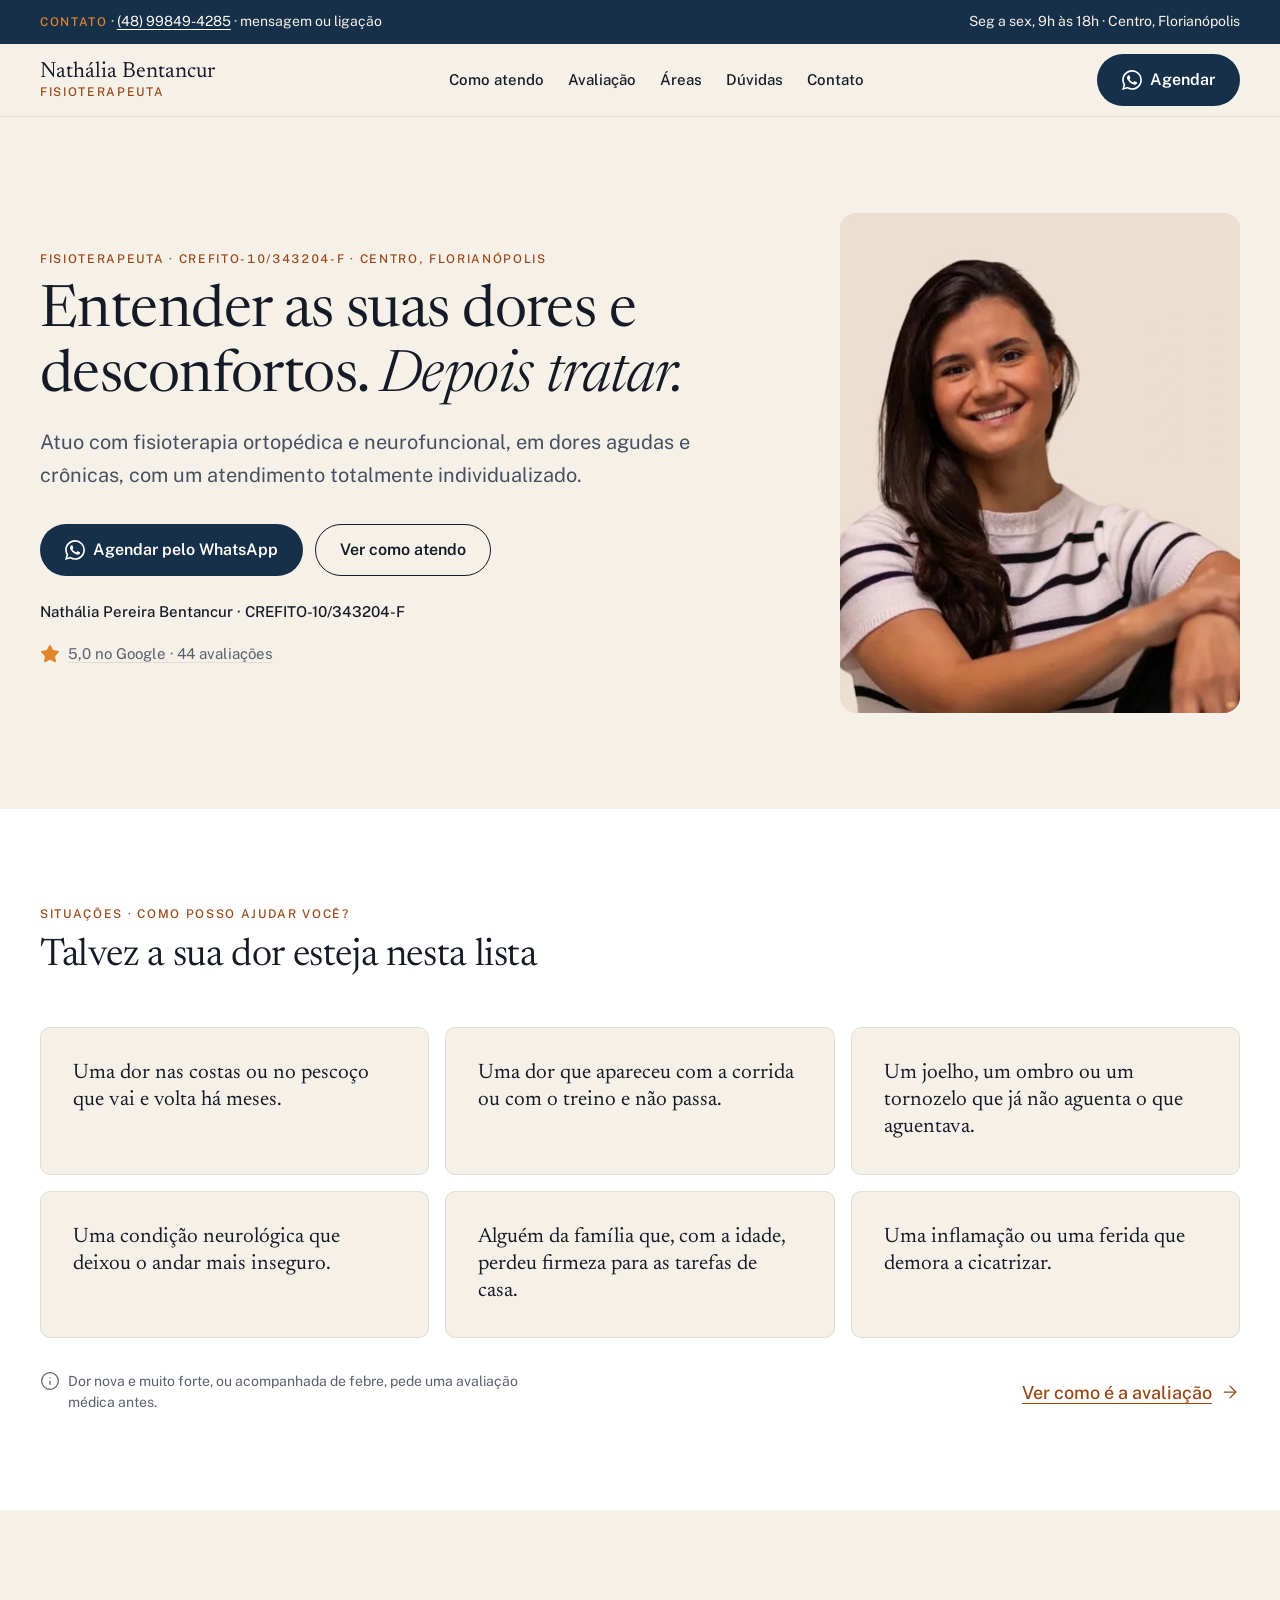
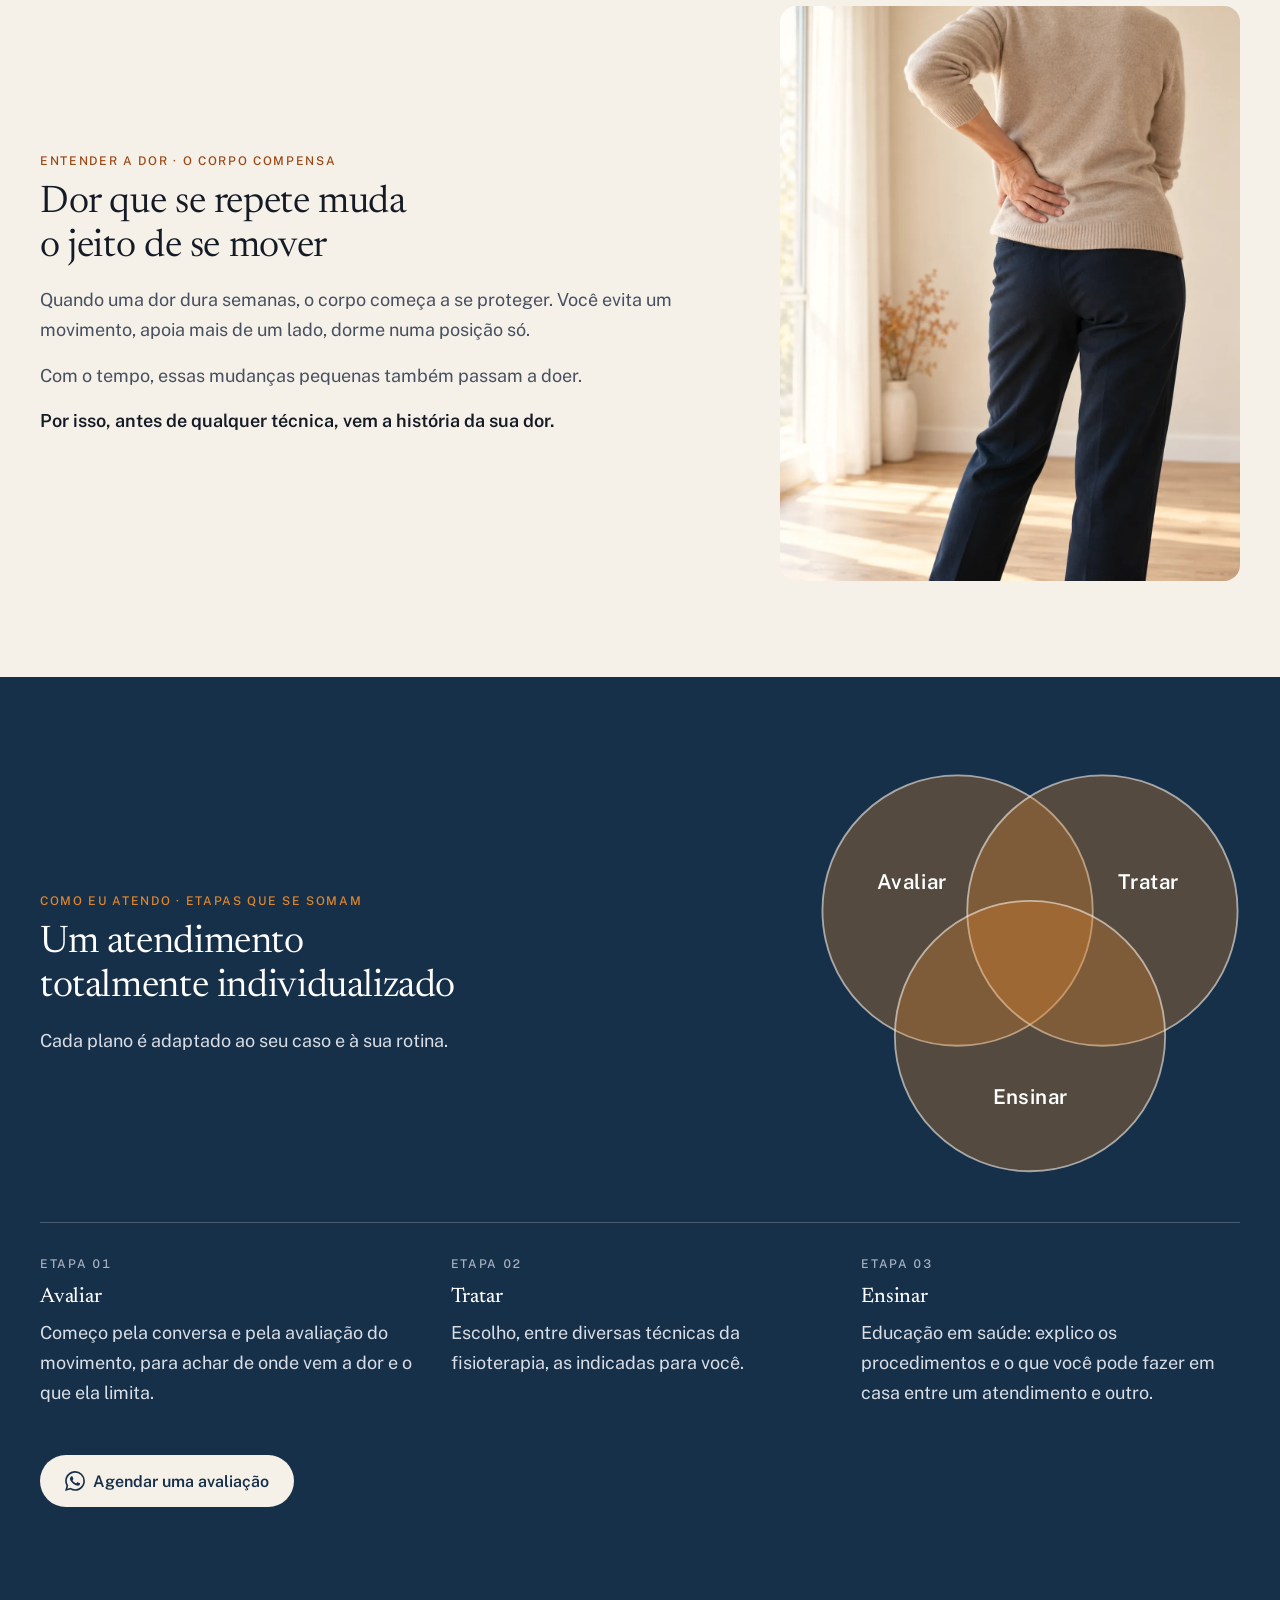
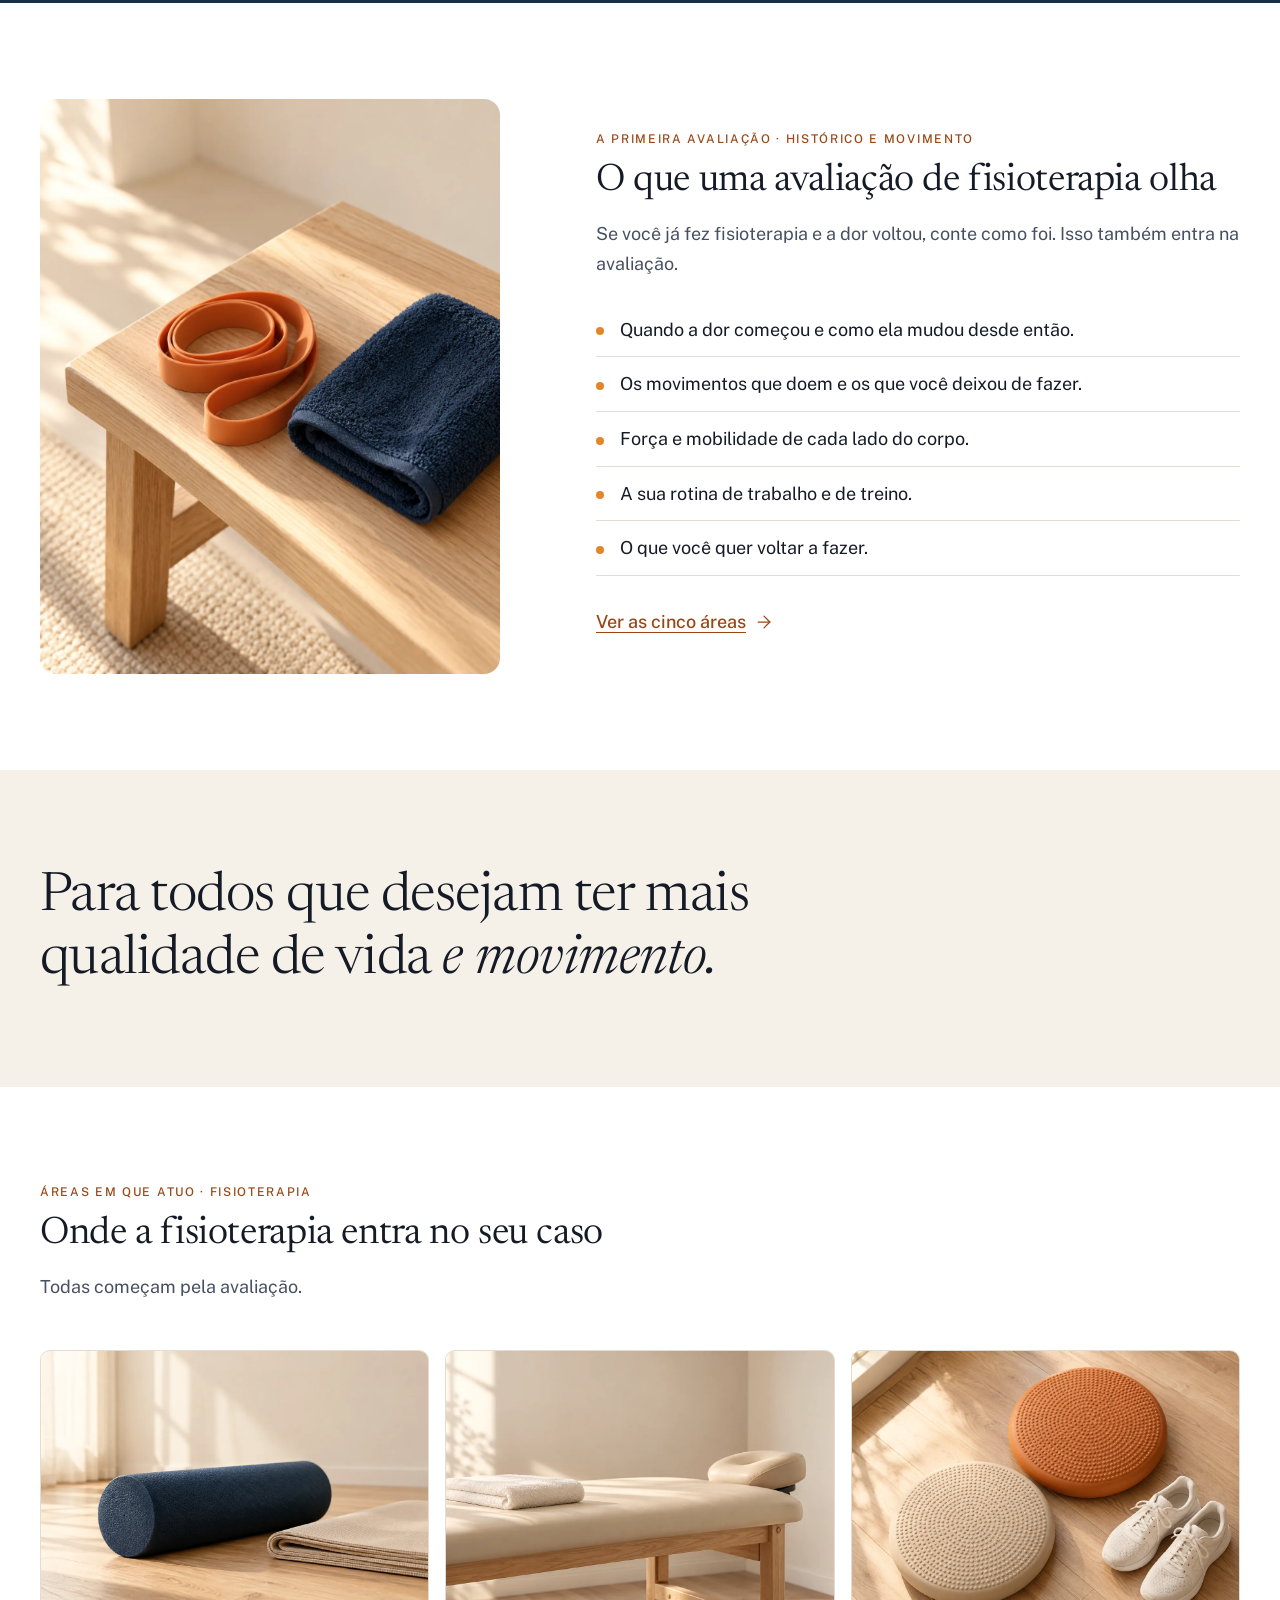
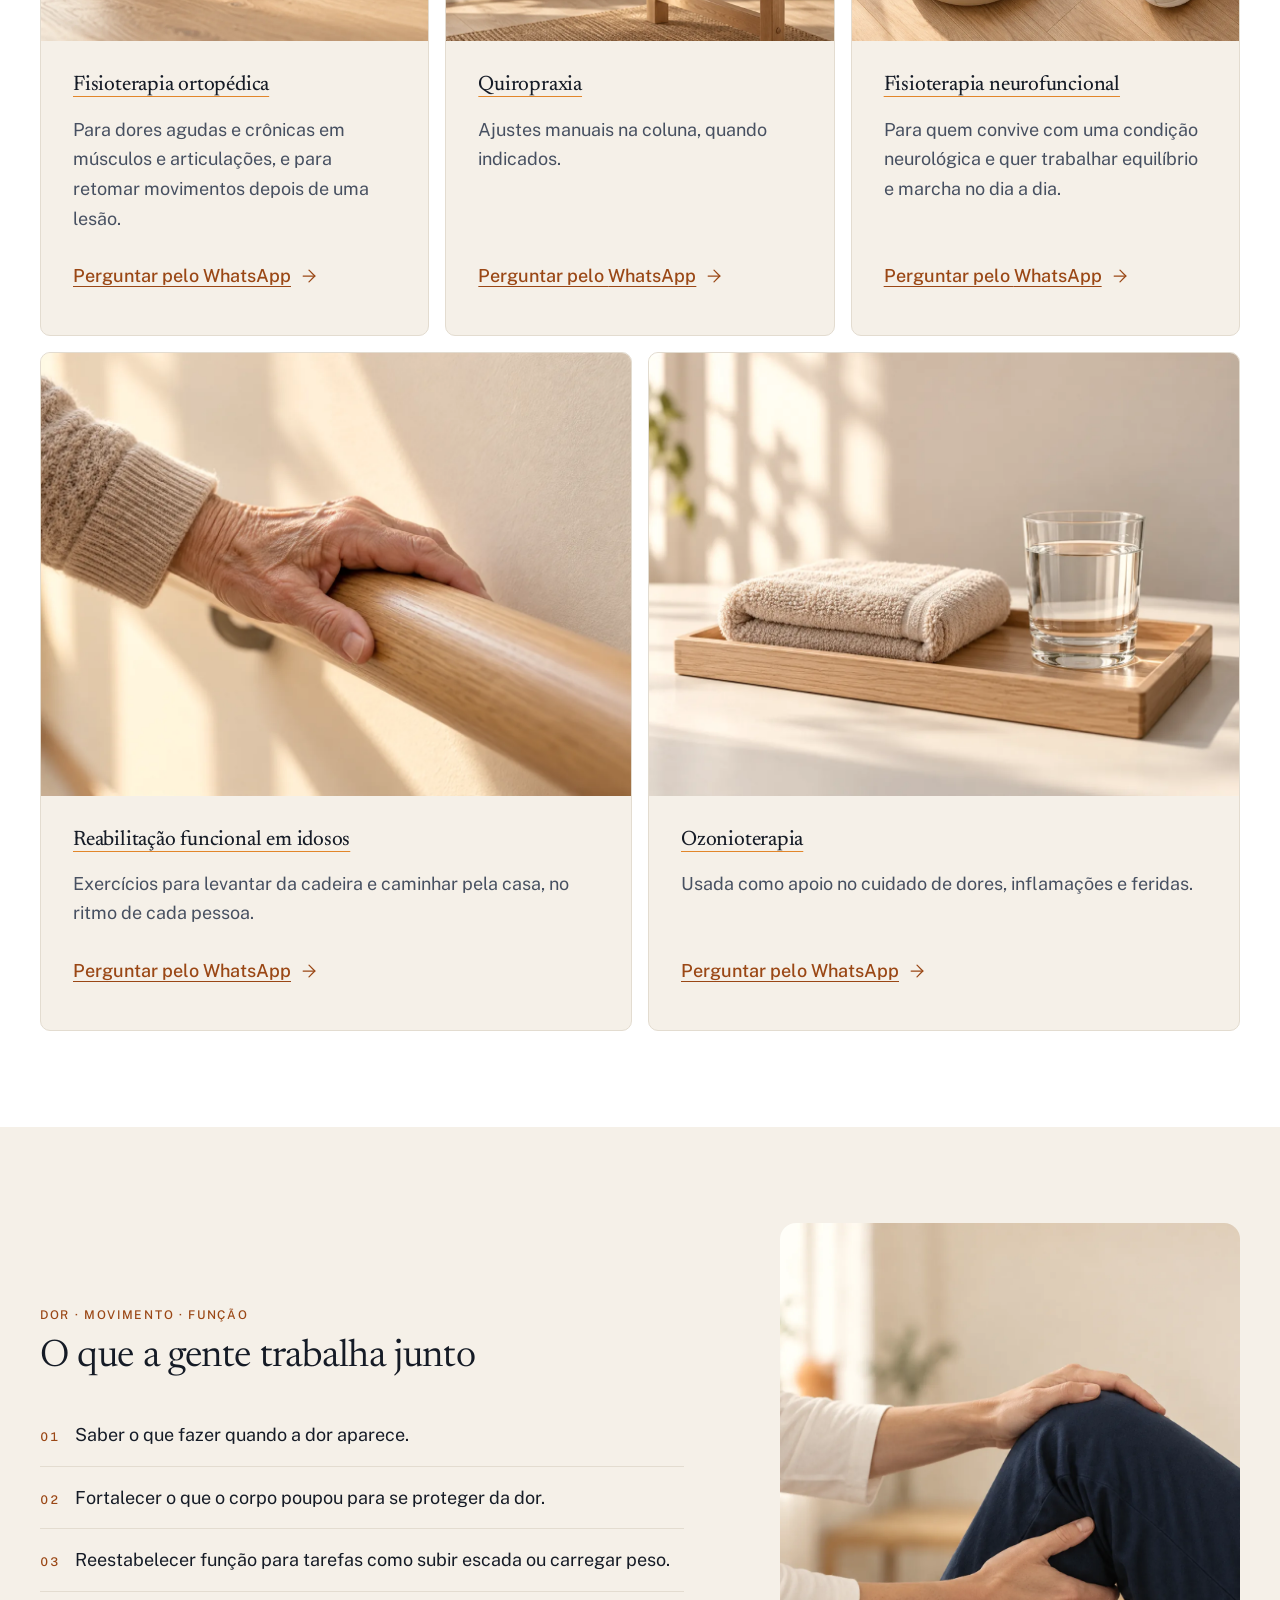
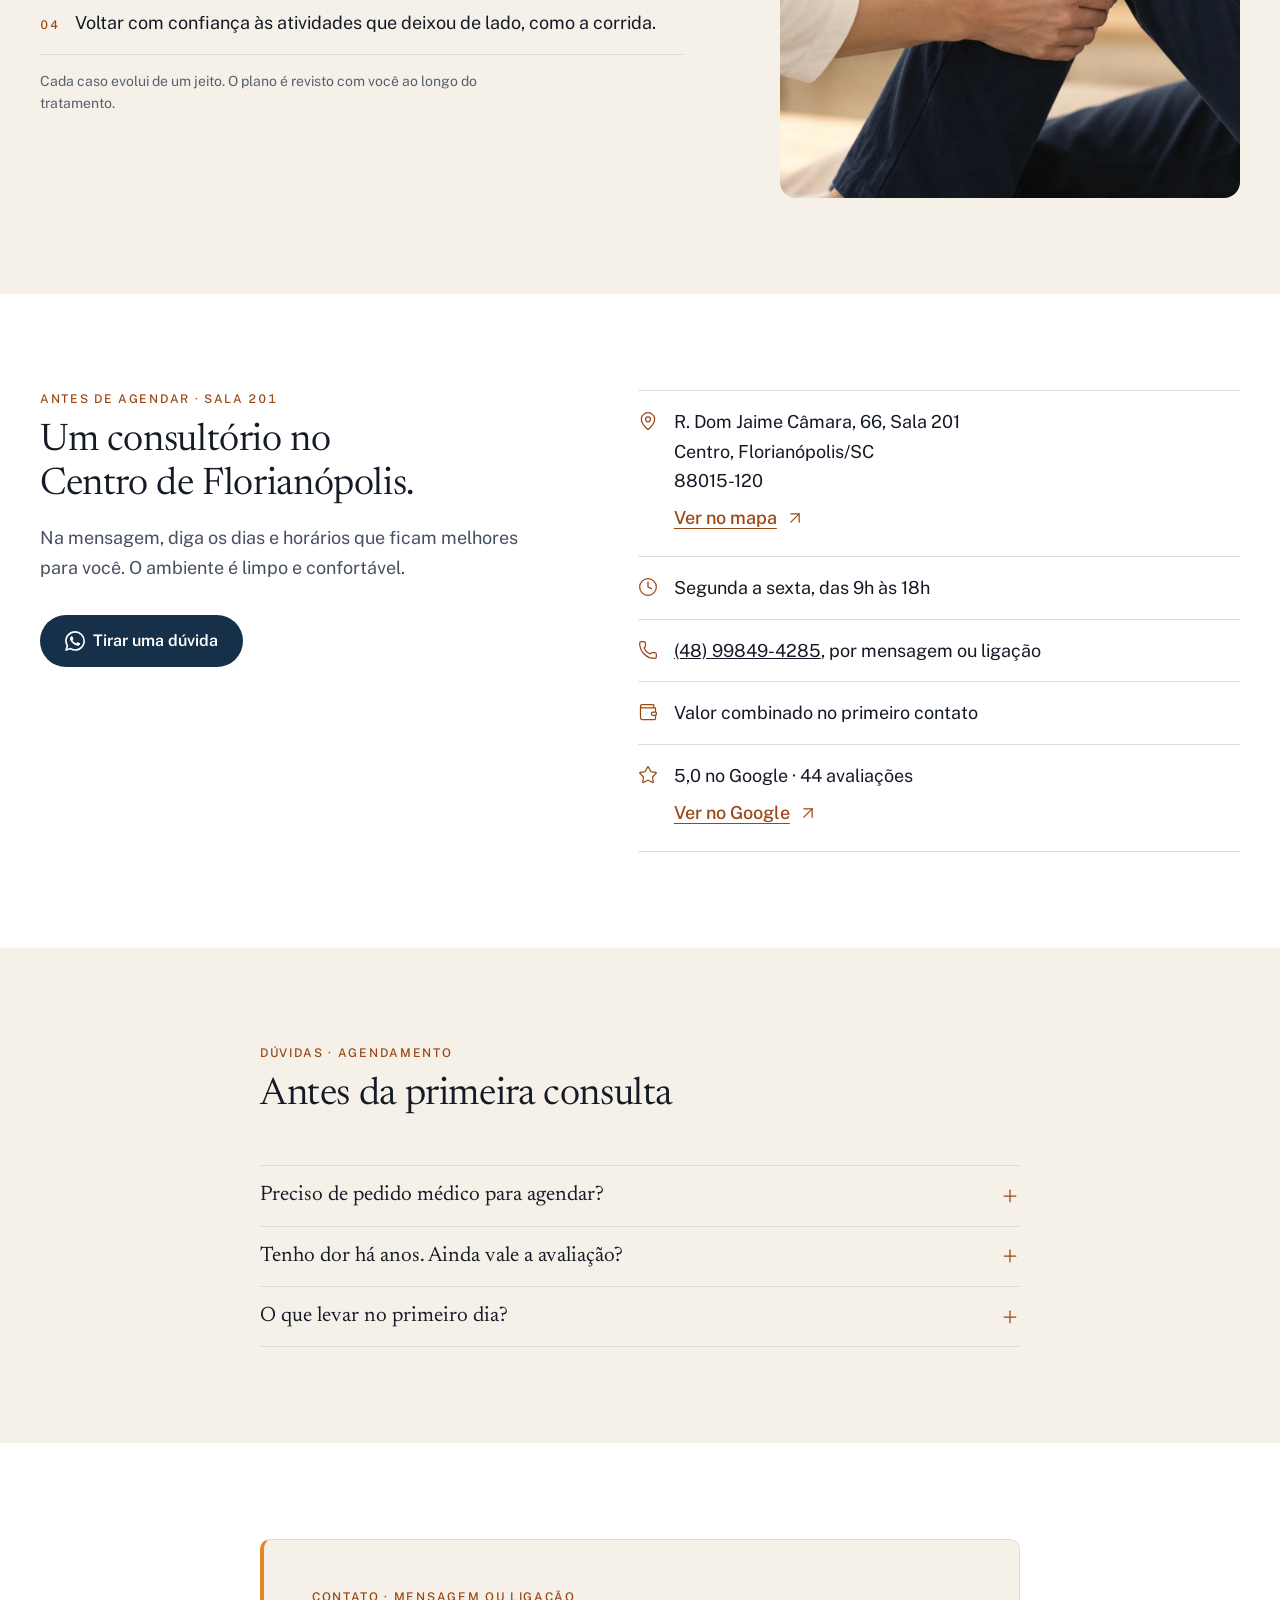
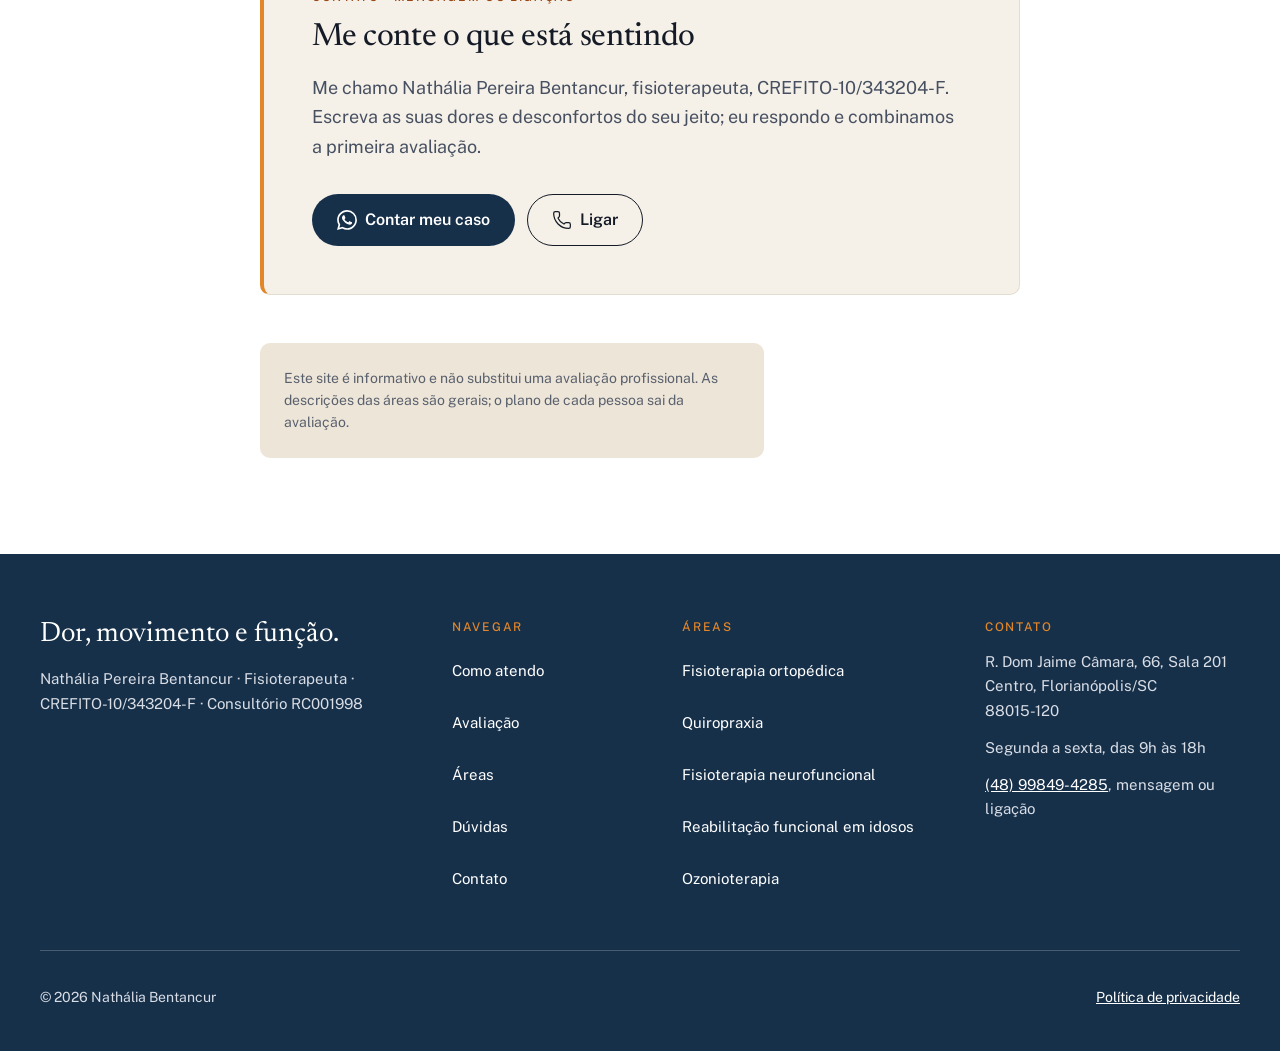
==== commit 9be172dd: "Revisão via Claude Desktop 2026-10-16 14:48" ====
--- a/index.html
+++ b/index.html
@@ -93,7 +93,7 @@
       <p>Com o tempo, essas mudanças pequenas também passam a doer.</p>
       <p class="destaque">Por isso, antes de qualquer técnica, vem a história da sua dor.</p>
     </div>
-    <div class="midia proporcao-retrato split__foto"><picture><source srcset="assets/img/entender-luz.webp" type="image/webp"><img src="assets/img/entender-luz.jpg" width="1200" height="1500" alt="Poltrona de madeira com manta azul ao lado de uma janela iluminada" sizes="(min-width: 900px) 440px, 100vw" loading="lazy" decoding="async"></picture></div>
+    <div class="midia proporcao-retrato split__foto"><picture><source srcset="assets/img/entender-compensa.webp" type="image/webp"><img src="assets/img/entender-compensa.jpg" width="1200" height="1500" alt="Pessoa de pé junto à janela, com a mão apoiada na lombar e o peso do corpo num lado só" sizes="(min-width: 900px) 440px, 100vw" loading="lazy" decoding="async"></picture></div>
   </div>
 </section>
 
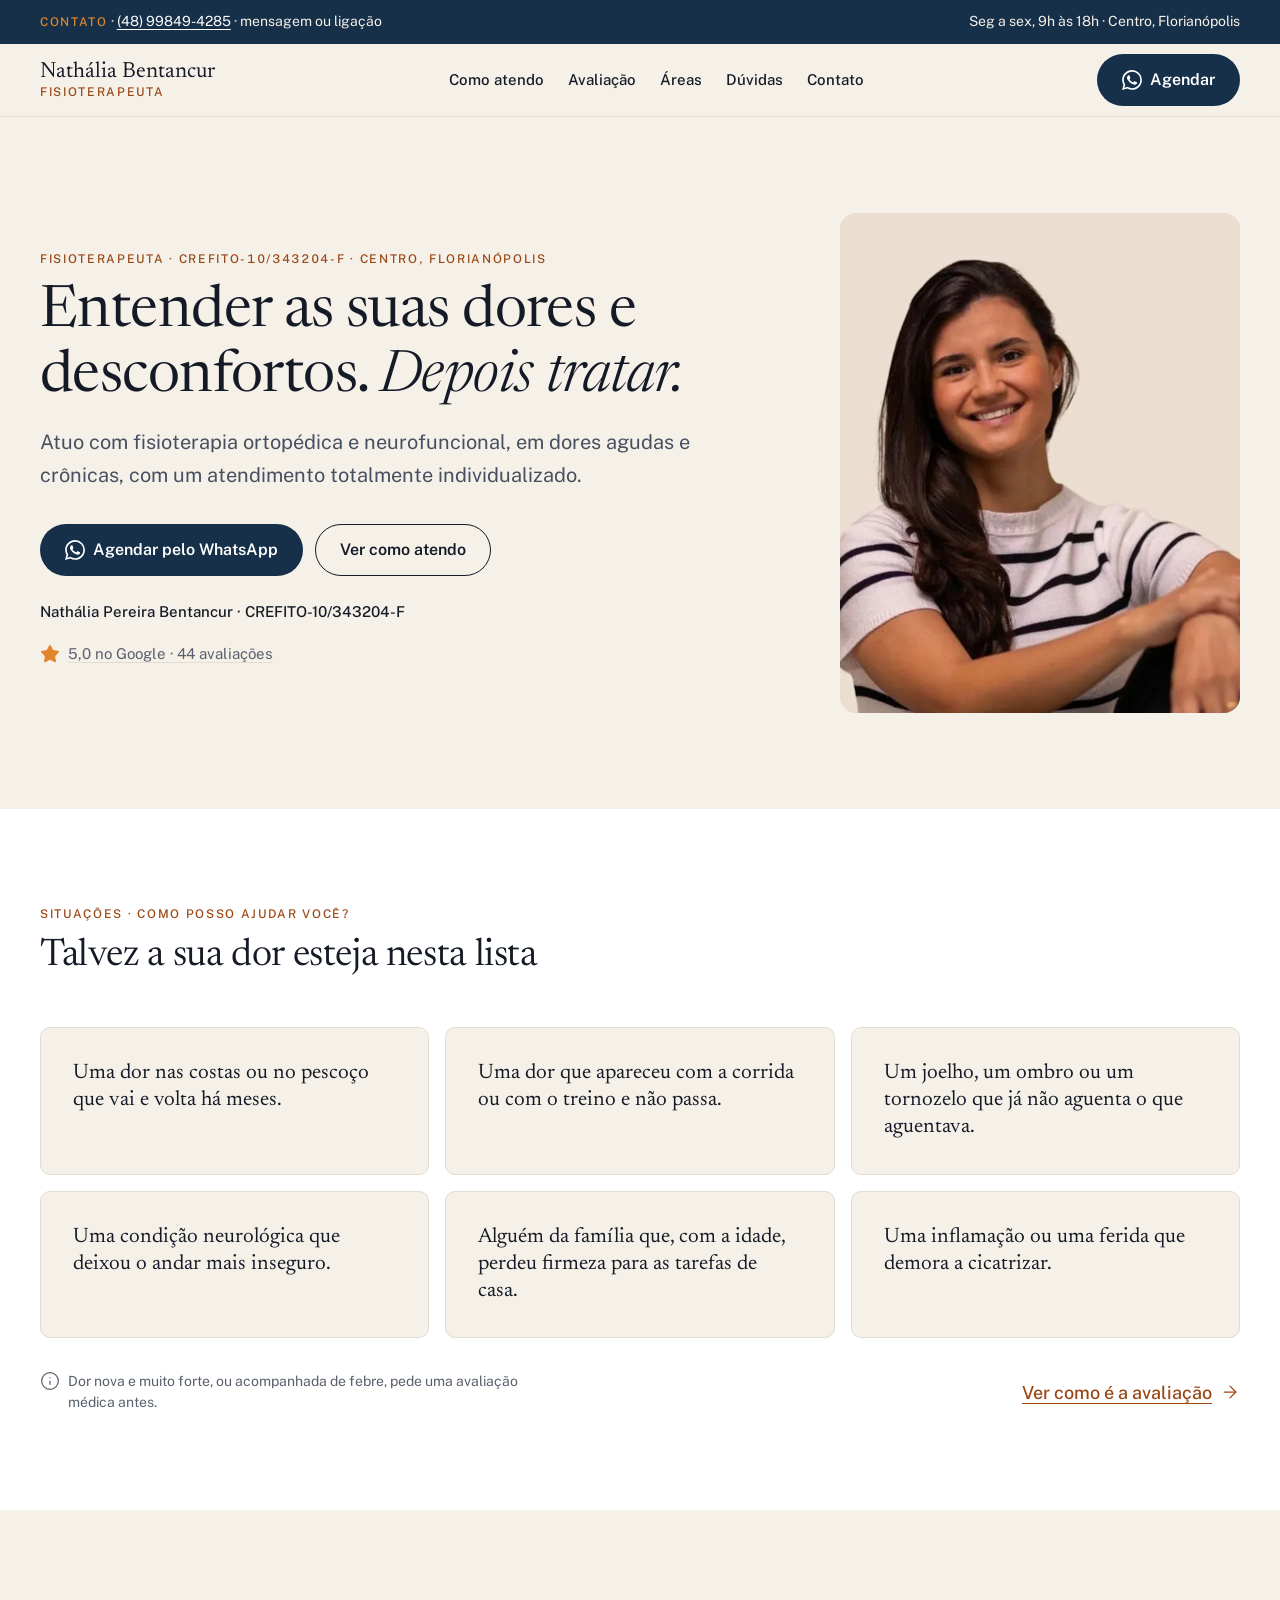
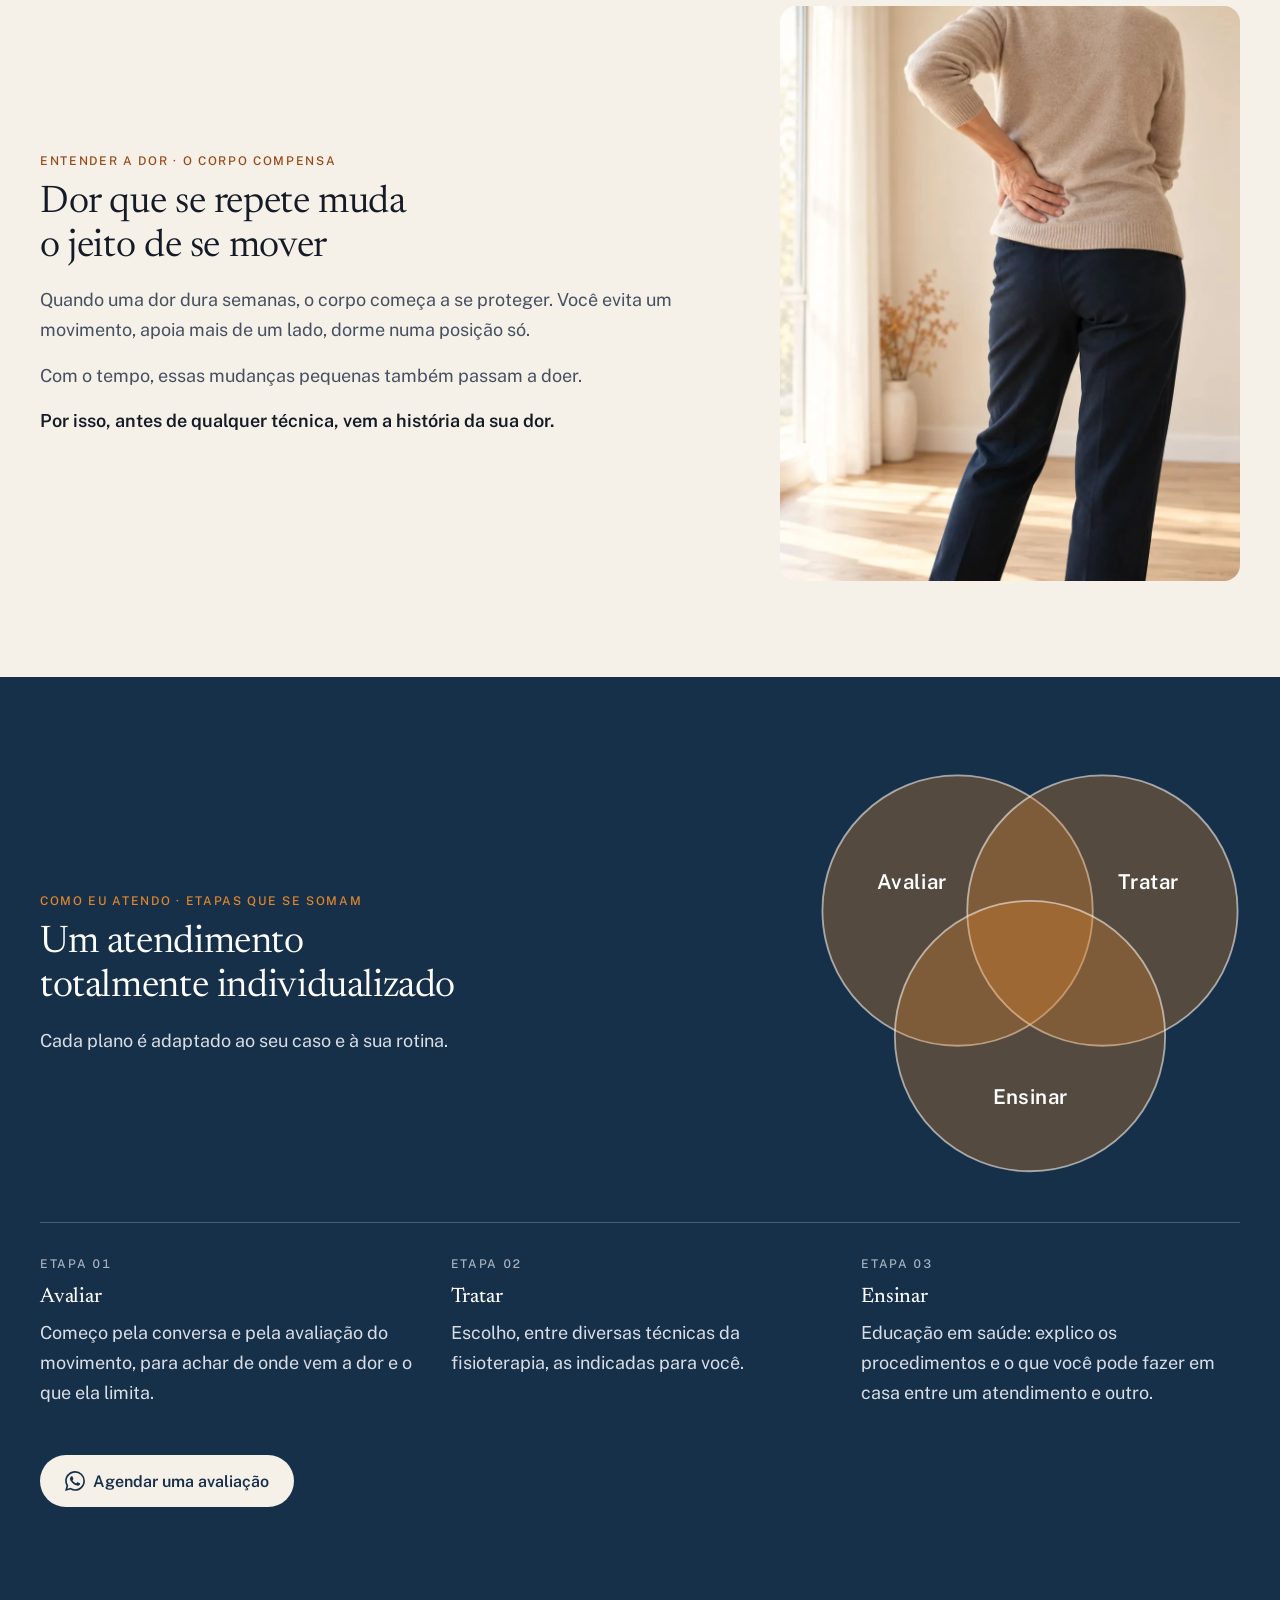
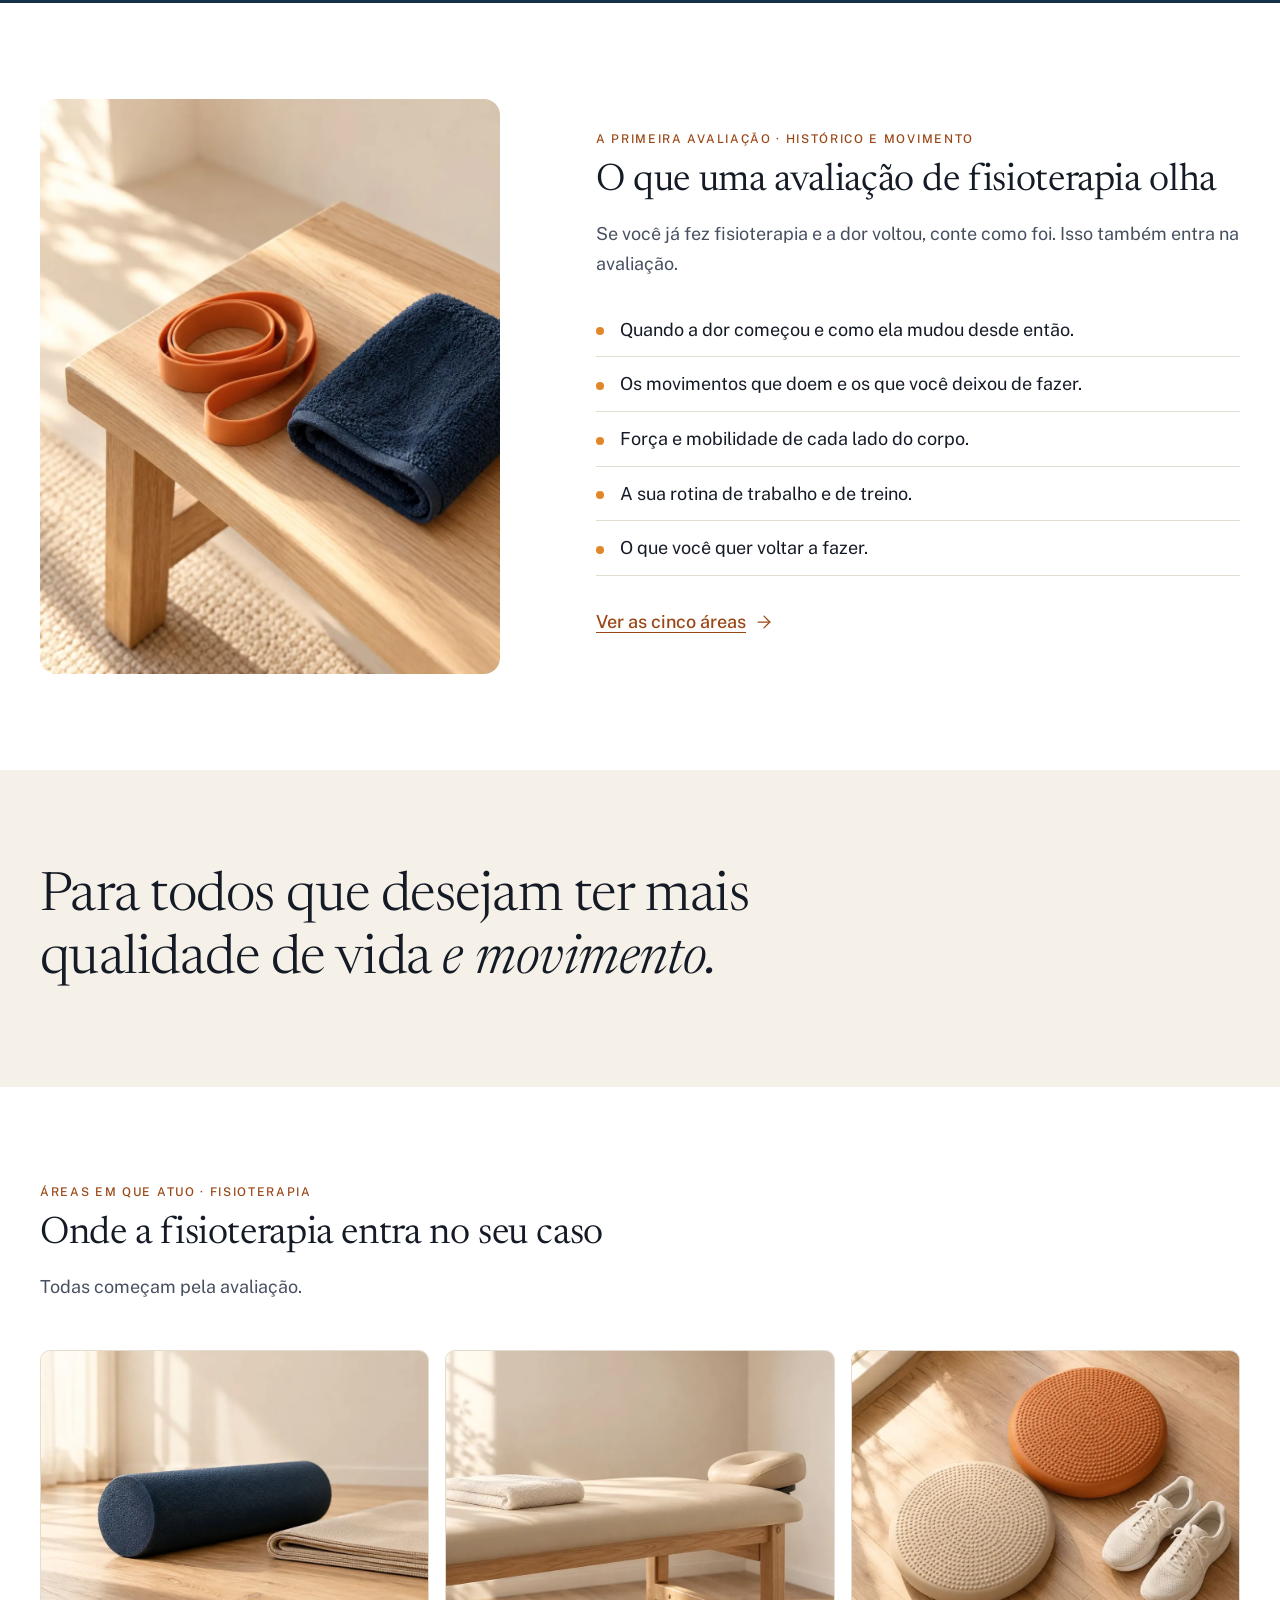
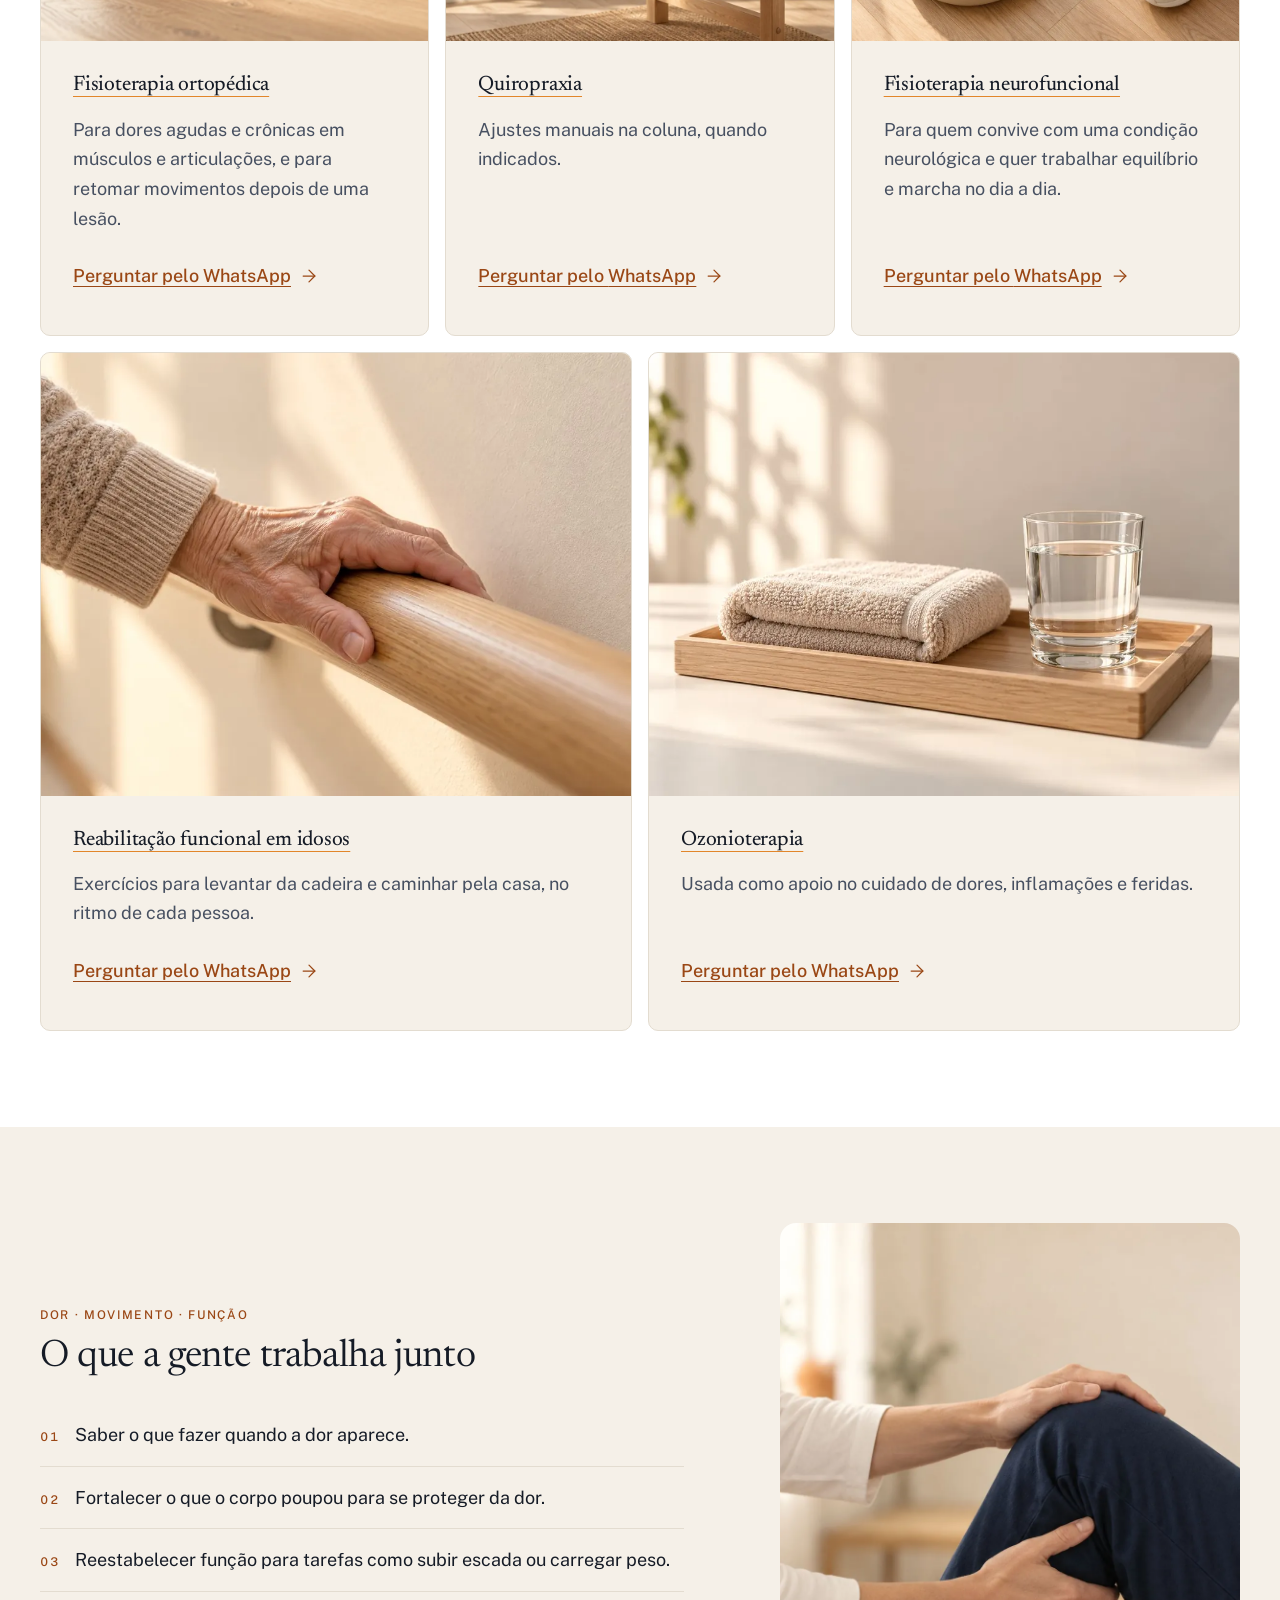
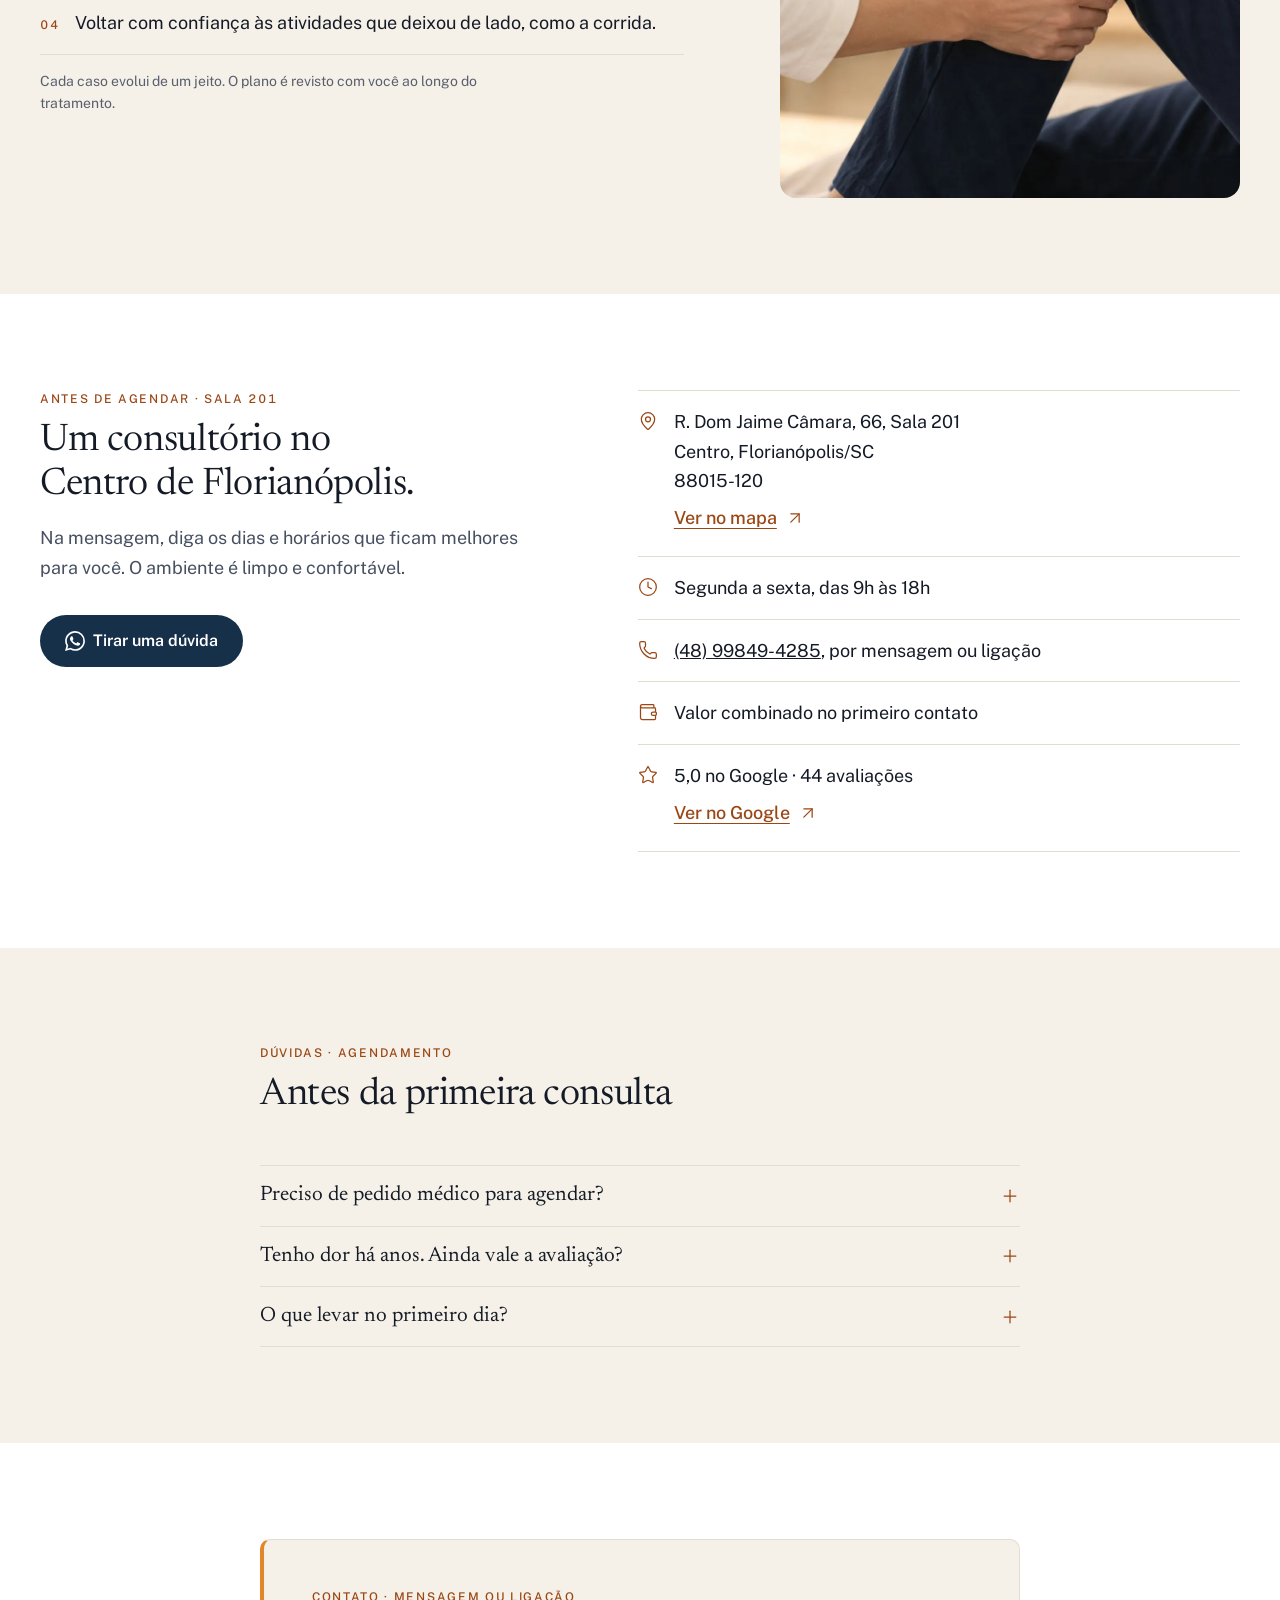
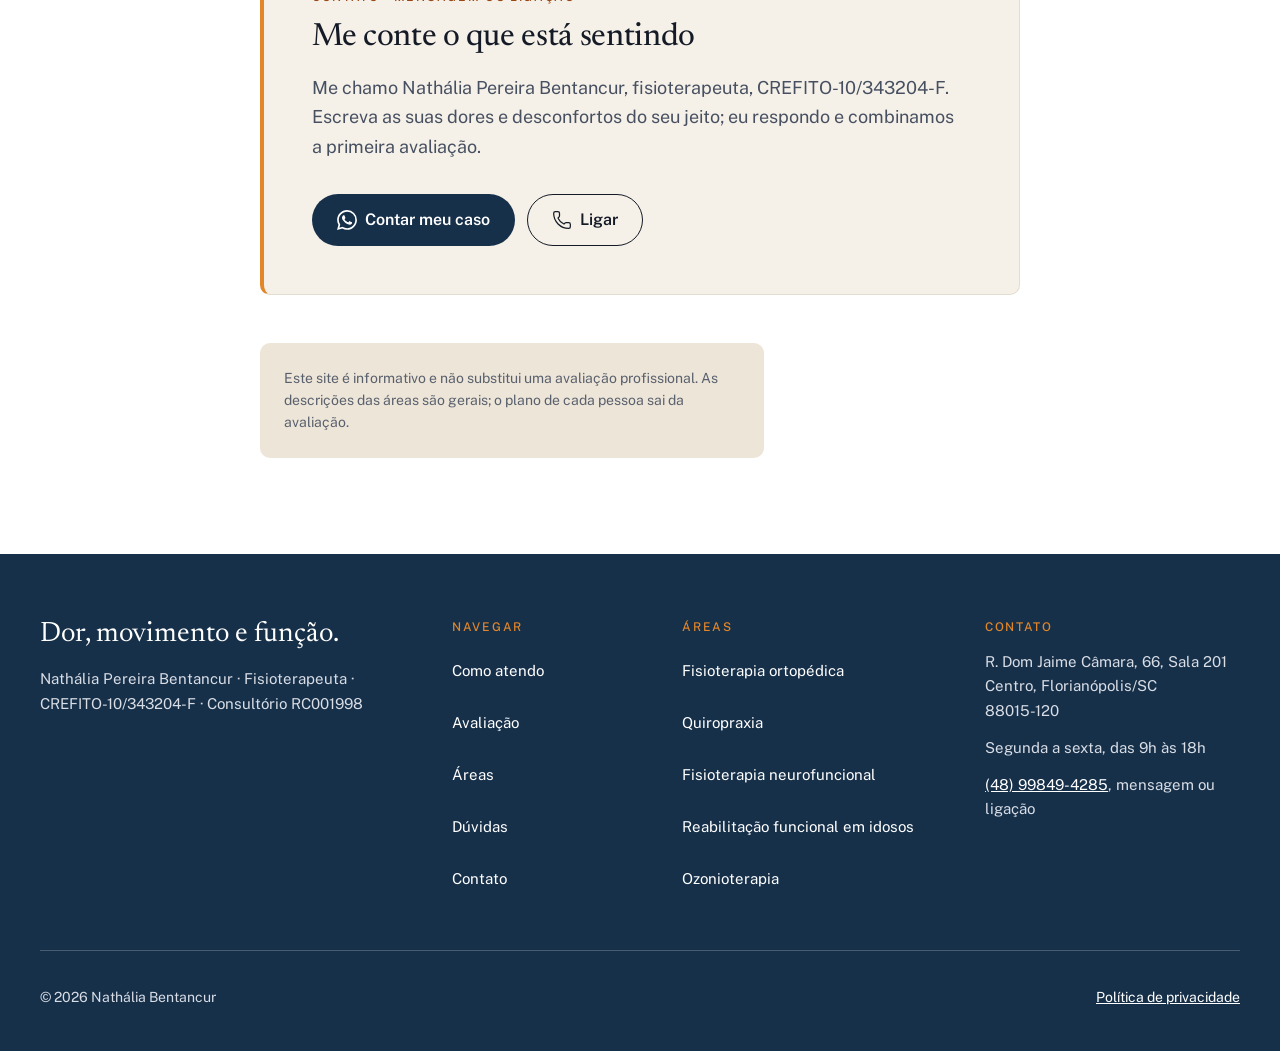
==== commit f968fa79: "Revisão via Claude Desktop 2026-10-19 15:05" ====
--- a/index.html
+++ b/index.html
@@ -17,6 +17,7 @@
 <link rel="preconnect" href="https://fonts.googleapis.com">
 <link rel="preconnect" href="https://fonts.gstatic.com" crossorigin>
 <link href="https://fonts.googleapis.com/css2?family=Newsreader:ital,opsz,wght@0,6..72,300..500;1,6..72,300..500&family=Public+Sans:wght@400;500;600&display=swap" rel="stylesheet">
+<link rel="preload" as="image" media="(max-width: 899px)" imagesrcset="assets/img/heroi-retrato-480.webp 480w, assets/img/heroi-retrato-960.webp 960w" imagesizes="100vw">
 <link rel="stylesheet" href="assets/css/base.css">
 <link rel="stylesheet" href="assets/css/style.css">
 <script type="application/ld+json">{"@context": "https://schema.org", "@graph": [{"@type": "Person", "@id": "#pessoa", "name": "Nathália Pereira Bentancur", "jobTitle": "Fisioterapeuta", "identifier": "CREFITO-10/343204-F", "worksFor": {"@id": "#consultorio"}}, {"@type": "Physiotherapy", "@id": "#consultorio", "name": "Nathália Bentancur Fisioterapeuta", "telephone": "+55 48 99849-4285", "image": "assets/img/og.jpg", "address": {"@type": "PostalAddress", "streetAddress": "R. Dom Jaime Câmara, 66, Sala 201", "addressLocality": "Florianópolis", "addressRegion": "SC", "postalCode": "88015-120", "addressCountry": "BR"}, "openingHours": "Mo-Fr 09:00-18:00", "employee": {"@id": "#pessoa"}}]}</script>
@@ -66,7 +67,11 @@
       <p class="heroi__ident"><span class="nowrap">Nathália Pereira Bentancur&nbsp;·</span> <span class="nowrap">CREFITO-10/343204-F</span></p>
       <p class="heroi__prova"><a href="https://www.google.com/maps/place/Nath%C3%A1lia+Bentancur+Fisioterapeuta/data=!4m7!3m6!1s0x952739c3f7d440ab:0xed1257fa45721347!8m2!3d-27.592478!4d-48.5521998!16s%2Fg%2F11sgj339m9!19sChIJq0DU98M5J5URRxNyRfpXEu0" rel="noopener"><svg aria-hidden="true" focusable="false" class="icone icone--star" xmlns="http://www.w3.org/2000/svg" width="24" height="24" viewBox="0 0 24 24" fill="none" stroke="currentColor" stroke-width="1.5" stroke-linecap="round" stroke-linejoin="round" ><path d="M11.525 2.295a.53.53 0 0 1 .95 0l2.31 4.679a2.123 2.123 0 0 0 1.595 1.16l5.166.756a.53.53 0 0 1 .294.904l-3.736 3.638a2.123 2.123 0 0 0-.611 1.878l.882 5.14a.53.53 0 0 1-.771.56l-4.618-2.428a2.122 2.122 0 0 0-1.973 0L6.396 21.01a.53.53 0 0 1-.77-.56l.881-5.139a2.122 2.122 0 0 0-.611-1.879L2.16 9.795a.53.53 0 0 1 .294-.906l5.165-.755a2.122 2.122 0 0 0 1.597-1.16z" /></svg><span>5,0 no Google&nbsp;· 44 avaliações</span></a></p>
     </div>
-    <div class="midia heroi__foto"><picture><source srcset="assets/img/heroi-retrato.webp" type="image/webp"><img src="assets/img/heroi-retrato.jpg" width="600" height="750" alt="Nathália Bentancur, fisioterapeuta, sentada e sorrindo" sizes="(min-width: 900px) 400px, 100vw" fetchpriority="high"></picture></div>
+    <div class="midia heroi__foto"><picture>
+  <source type="image/webp" media="(max-width: 899px)" srcset="assets/img/heroi-retrato-480.webp 480w, assets/img/heroi-retrato-960.webp 960w" sizes="100vw">
+  <source type="image/webp" srcset="assets/img/heroi-retrato-960.webp 960w" sizes="100vw">
+  <img src="assets/img/heroi-retrato-960.jpg" width="600" height="750" alt="Nathália Bentancur, fisioterapeuta, sentada e sorrindo" sizes="(min-width: 900px) 400px, 100vw" decoding="async" fetchpriority="high">
+</picture></div>
   </div>
 </section>
 
@@ -93,7 +98,11 @@
       <p>Com o tempo, essas mudanças pequenas também passam a doer.</p>
       <p class="destaque">Por isso, antes de qualquer técnica, vem a história da sua dor.</p>
     </div>
-    <div class="midia proporcao-retrato split__foto"><picture><source srcset="assets/img/entender-compensa.webp" type="image/webp"><img src="assets/img/entender-compensa.jpg" width="1200" height="1500" alt="Pessoa de pé junto à janela, com a mão apoiada na lombar e o peso do corpo num lado só" sizes="(min-width: 900px) 440px, 100vw" loading="lazy" decoding="async"></picture></div>
+    <div class="midia proporcao-retrato split__foto"><picture>
+  <source type="image/webp" media="(max-width: 899px)" srcset="assets/img/entender-compensa-480.webp 480w, assets/img/entender-compensa-960.webp 960w" sizes="100vw">
+  <source type="image/webp" srcset="assets/img/entender-compensa-960.webp 960w" sizes="50vw">
+  <img src="assets/img/entender-compensa-960.jpg" width="1200" height="1500" alt="Pessoa de pé junto à janela, com a mão apoiada na lombar e o peso do corpo num lado só" sizes="(min-width: 900px) 440px, 100vw" decoding="async">
+</picture></div>
   </div>
 </section>
 
@@ -123,7 +132,11 @@
 
 <section class="secao secao--branca" id="avaliacao">
   <div class="container split split--invertido">
-    <div class="midia proporcao-retrato split__foto"><picture><source srcset="assets/img/areas-faixa.webp" type="image/webp"><img src="assets/img/areas-faixa.jpg" width="1200" height="1500" alt="Faixa elástica laranja e toalha azul sobre um banco de madeira" sizes="(min-width: 900px) 440px, 100vw" loading="lazy" decoding="async"></picture></div>
+    <div class="midia proporcao-retrato split__foto"><picture>
+  <source type="image/webp" media="(max-width: 899px)" srcset="assets/img/areas-faixa-480.webp 480w, assets/img/areas-faixa-960.webp 960w" sizes="100vw">
+  <source type="image/webp" srcset="assets/img/areas-faixa-960.webp 960w" sizes="50vw">
+  <img src="assets/img/areas-faixa-960.jpg" width="1200" height="1500" alt="Faixa elástica laranja e toalha azul sobre um banco de madeira" sizes="(min-width: 900px) 440px, 100vw" decoding="async">
+</picture></div>
     <div class="split__texto revelar">
       <p class="rotulo">A primeira avaliação&nbsp;· Histórico e movimento</p>
       <h2>O que uma avaliação de fisioterapia olha</h2>
@@ -148,35 +161,55 @@
       <p>Todas começam pela avaliação.</p>
     </div>
     <ul role="list" class="areas revelar"><li class="area">
-          <div class="midia proporcao-card area__img"><picture><source srcset="assets/img/area-ortopedica.webp" type="image/webp"><img src="assets/img/area-ortopedica.jpg" width="1200" height="900" alt="Rolo de espuma azul e tapete bege no piso de madeira" sizes="(min-width: 1024px) 360px, (min-width: 600px) 45vw, 100vw" loading="lazy" decoding="async"></picture></div>
+          <div class="midia proporcao-card area__img"><picture>
+  <source type="image/webp" media="(max-width: 899px)" srcset="assets/img/area-ortopedica-480.webp 480w, assets/img/area-ortopedica-960.webp 960w" sizes="100vw">
+  <source type="image/webp" srcset="assets/img/area-ortopedica-960.webp 960w" sizes="50vw">
+  <img src="assets/img/area-ortopedica-960.jpg" width="1200" height="900" alt="Rolo de espuma azul e tapete bege no piso de madeira" sizes="(min-width: 1024px) 360px, (min-width: 600px) 45vw, 100vw" decoding="async" loading="lazy">
+</picture></div>
           <div class="area__corpo">
             <h3 class="area__titulo">Fisioterapia ortopédica</h3>
             <p>Para dores agudas e crônicas em músculos e articulações, e para retomar movimentos depois de uma lesão.</p>
             <a class="link" href="https://wa.me/5548998494285?text=Ol%C3%A1%2C%20Nath%C3%A1lia%21%20Quero%20saber%20mais%20sobre%20fisioterapia%20ortop%C3%A9dica.">Perguntar pelo <span class="nowrap">WhatsApp<svg aria-hidden="true" focusable="false" class="icone icone--arrow-right" xmlns="http://www.w3.org/2000/svg" width="24" height="24" viewBox="0 0 24 24" fill="none" stroke="currentColor" stroke-width="1.5" stroke-linecap="round" stroke-linejoin="round" ><path d="M5 12h14" /><path d="m12 5 7 7-7 7" /></svg></span></a>
           </div>
         </li><li class="area">
-          <div class="midia proporcao-card area__img"><picture><source srcset="assets/img/area-quiropraxia.webp" type="image/webp"><img src="assets/img/area-quiropraxia.jpg" width="1200" height="900" alt="Maca de madeira com toalha dobrada" sizes="(min-width: 1024px) 360px, (min-width: 600px) 45vw, 100vw" loading="lazy" decoding="async"></picture></div>
+          <div class="midia proporcao-card area__img"><picture>
+  <source type="image/webp" media="(max-width: 899px)" srcset="assets/img/area-quiropraxia-480.webp 480w, assets/img/area-quiropraxia-960.webp 960w" sizes="100vw">
+  <source type="image/webp" srcset="assets/img/area-quiropraxia-960.webp 960w" sizes="50vw">
+  <img src="assets/img/area-quiropraxia-960.jpg" width="1200" height="900" alt="Maca de madeira com toalha dobrada" sizes="(min-width: 1024px) 360px, (min-width: 600px) 45vw, 100vw" decoding="async" loading="lazy">
+</picture></div>
           <div class="area__corpo">
             <h3 class="area__titulo">Quiropraxia</h3>
             <p>Ajustes manuais na coluna, quando indicados.</p>
             <a class="link" href="https://wa.me/5548998494285?text=Ol%C3%A1%2C%20Nath%C3%A1lia%21%20Quero%20saber%20mais%20sobre%20quiropraxia.">Perguntar pelo <span class="nowrap">WhatsApp<svg aria-hidden="true" focusable="false" class="icone icone--arrow-right" xmlns="http://www.w3.org/2000/svg" width="24" height="24" viewBox="0 0 24 24" fill="none" stroke="currentColor" stroke-width="1.5" stroke-linecap="round" stroke-linejoin="round" ><path d="M5 12h14" /><path d="m12 5 7 7-7 7" /></svg></span></a>
           </div>
         </li><li class="area">
-          <div class="midia proporcao-card area__img"><picture><source srcset="assets/img/area-neuro.webp" type="image/webp"><img src="assets/img/area-neuro.jpg" width="1200" height="900" alt="Discos de equilíbrio e tênis brancos no piso" sizes="(min-width: 1024px) 360px, (min-width: 600px) 45vw, 100vw" loading="lazy" decoding="async"></picture></div>
+          <div class="midia proporcao-card area__img"><picture>
+  <source type="image/webp" media="(max-width: 899px)" srcset="assets/img/area-neuro-480.webp 480w, assets/img/area-neuro-960.webp 960w" sizes="100vw">
+  <source type="image/webp" srcset="assets/img/area-neuro-960.webp 960w" sizes="50vw">
+  <img src="assets/img/area-neuro-960.jpg" width="1200" height="900" alt="Discos de equilíbrio e tênis brancos no piso" sizes="(min-width: 1024px) 360px, (min-width: 600px) 45vw, 100vw" decoding="async" loading="lazy">
+</picture></div>
           <div class="area__corpo">
             <h3 class="area__titulo">Fisioterapia neurofuncional</h3>
             <p>Para quem convive com uma condição neurológica e quer trabalhar equilíbrio e marcha no dia a dia.</p>
             <a class="link" href="https://wa.me/5548998494285?text=Ol%C3%A1%2C%20Nath%C3%A1lia%21%20Quero%20saber%20mais%20sobre%20fisioterapia%20neurofuncional.">Perguntar pelo <span class="nowrap">WhatsApp<svg aria-hidden="true" focusable="false" class="icone icone--arrow-right" xmlns="http://www.w3.org/2000/svg" width="24" height="24" viewBox="0 0 24 24" fill="none" stroke="currentColor" stroke-width="1.5" stroke-linecap="round" stroke-linejoin="round" ><path d="M5 12h14" /><path d="m12 5 7 7-7 7" /></svg></span></a>
           </div>
         </li><li class="area">
-          <div class="midia proporcao-card area__img"><picture><source srcset="assets/img/area-idosos.webp" type="image/webp"><img src="assets/img/area-idosos.jpg" width="1200" height="900" alt="Mão de uma pessoa idosa no corrimão de madeira" sizes="(min-width: 1024px) 360px, (min-width: 600px) 45vw, 100vw" loading="lazy" decoding="async"></picture></div>
+          <div class="midia proporcao-card area__img"><picture>
+  <source type="image/webp" media="(max-width: 899px)" srcset="assets/img/area-idosos-480.webp 480w, assets/img/area-idosos-960.webp 960w" sizes="100vw">
+  <source type="image/webp" srcset="assets/img/area-idosos-960.webp 960w" sizes="50vw">
+  <img src="assets/img/area-idosos-960.jpg" width="1200" height="900" alt="Mão de uma pessoa idosa no corrimão de madeira" sizes="(min-width: 1024px) 360px, (min-width: 600px) 45vw, 100vw" decoding="async" loading="lazy">
+</picture></div>
           <div class="area__corpo">
             <h3 class="area__titulo">Reabilitação funcional em idosos</h3>
             <p>Exercícios para levantar da cadeira e caminhar pela casa, no ritmo de cada pessoa.</p>
             <a class="link" href="https://wa.me/5548998494285?text=Ol%C3%A1%2C%20Nath%C3%A1lia%21%20Quero%20saber%20mais%20sobre%20reabilita%C3%A7%C3%A3o%20funcional%20em%20idosos.">Perguntar pelo <span class="nowrap">WhatsApp<svg aria-hidden="true" focusable="false" class="icone icone--arrow-right" xmlns="http://www.w3.org/2000/svg" width="24" height="24" viewBox="0 0 24 24" fill="none" stroke="currentColor" stroke-width="1.5" stroke-linecap="round" stroke-linejoin="round" ><path d="M5 12h14" /><path d="m12 5 7 7-7 7" /></svg></span></a>
           </div>
         </li><li class="area">
-          <div class="midia proporcao-card area__img"><picture><source srcset="assets/img/area-ozonio.webp" type="image/webp"><img src="assets/img/area-ozonio.jpg" width="1200" height="900" alt="Bandeja de madeira com toalha dobrada e copo de água" sizes="(min-width: 1024px) 360px, (min-width: 600px) 45vw, 100vw" loading="lazy" decoding="async"></picture></div>
+          <div class="midia proporcao-card area__img"><picture>
+  <source type="image/webp" media="(max-width: 899px)" srcset="assets/img/area-ozonio-480.webp 480w, assets/img/area-ozonio-960.webp 960w" sizes="100vw">
+  <source type="image/webp" srcset="assets/img/area-ozonio-960.webp 960w" sizes="50vw">
+  <img src="assets/img/area-ozonio-960.jpg" width="1200" height="900" alt="Bandeja de madeira com toalha dobrada e copo de água" sizes="(min-width: 1024px) 360px, (min-width: 600px) 45vw, 100vw" decoding="async" loading="lazy">
+</picture></div>
           <div class="area__corpo">
             <h3 class="area__titulo">Ozonioterapia</h3>
             <p>Usada como apoio no cuidado de dores, inflamações e feridas.</p>
@@ -194,7 +227,11 @@
       <ol role="list" class="juntos"><li><span class="juntos__n">01</span><p>Saber o que fazer quando a dor aparece.</p></li><li><span class="juntos__n">02</span><p>Fortalecer o que o corpo poupou para se proteger da dor.</p></li><li><span class="juntos__n">03</span><p>Reestabelecer função para tarefas como subir escada ou carregar peso.</p></li><li><span class="juntos__n">04</span><p>Voltar com confiança às atividades que deixou de lado, como a corrida.</p></li></ol>
       <p class="nota nota--simples">Cada caso evolui de um jeito. O plano é revisto com você ao longo do tratamento.</p>
     </div>
-    <div class="midia proporcao-retrato split__foto"><picture><source srcset="assets/img/trabalhamos-maos.webp" type="image/webp"><img src="assets/img/trabalhamos-maos.jpg" width="1200" height="1500" alt="Mãos apoiando um joelho dobrado durante um exercício de mobilidade" sizes="(min-width: 900px) 440px, 100vw" loading="lazy" decoding="async"></picture></div>
+    <div class="midia proporcao-retrato split__foto"><picture>
+  <source type="image/webp" media="(max-width: 899px)" srcset="assets/img/trabalhamos-maos-480.webp 480w, assets/img/trabalhamos-maos-960.webp 960w" sizes="100vw">
+  <source type="image/webp" srcset="assets/img/trabalhamos-maos-960.webp 960w" sizes="50vw">
+  <img src="assets/img/trabalhamos-maos-960.jpg" width="1200" height="1500" alt="Mãos apoiando um joelho dobrado durante um exercício de mobilidade" sizes="(min-width: 900px) 440px, 100vw" decoding="async" loading="lazy">
+</picture></div>
   </div>
 </section>
 
--- a/assets/css/style.css
+++ b/assets/css/style.css
@@ -142,9 +142,16 @@
 .heroi__prova { margin-block-start: var(--space-2); font-size: 0.9375rem; }
 .heroi__prova p a, p.heroi__prova a { min-height: var(--toque-min); display: inline-flex; align-items: center; gap: var(--space-2); color: var(--texto-sec); text-decoration: underline; text-underline-offset: 3px; text-decoration-color: var(--borda); }
 .heroi__prova .icone { width: var(--icone-linha); height: var(--icone-linha); color: var(--accent); fill: var(--accent); }
-.heroi__foto { border-radius: var(--raio-foto); width: 100%; max-width: 400px; aspect-ratio: auto; height: clamp(240px, 34svh, 300px); }
-.heroi__foto img { object-position: 50% 8%; }
-@media (min-width: 600px) and (max-width: 899px) { .heroi__foto { height: 360px; } }
+.heroi__foto { border-radius: var(--raio-foto); width: 100%; max-width: 400px; }
+/* Celular/tablet (revisão 16/10): foto centralizada, entre o texto de apoio e os botões, em 4:5 e com o rosto no centro
+   (a imagem fica 131% mais larga que a caixa e encosta à esquerda: o rosto, a 38% da largura, cai no meio). */
+@media (max-width: 899px) {
+  .heroi__grade { display: flex; flex-direction: column; gap: 0; }
+  .heroi__texto { display: contents; }
+  .heroi__foto { order: 1; margin: var(--space-6) auto 0; aspect-ratio: 4 / 5; height: auto; }
+  .heroi__foto > picture > img { width: 131%; max-width: none; object-position: 0 0; }
+  .heroi .acoes, .heroi__ident, .heroi__prova { order: 2; }
+}
 @media (min-width: 900px) {
   .heroi { padding-block: var(--space-9) var(--section-y); }
   .heroi__grade { grid-template-columns: minmax(0, 1fr) minmax(0, 400px); gap: var(--space-9); align-items: center; }
@@ -306,3 +313,9 @@
   .faq__item[open] summary .icone { transform: none; }
   .menu-celular { transition: none; }
 }
+
+
+/* Regra do Armin, 19/10/2026 (§0 "Rolagem leve no celular"): sem vidro desfocado no celular; fundo quase opaco. Aplicado por aplicar-carregamento.mjs. */
+@media (max-width: 899px) {
+  .cabecalho { -webkit-backdrop-filter: none; backdrop-filter: none; background: rgba(245, 240, 232, 0.96); }
+}
